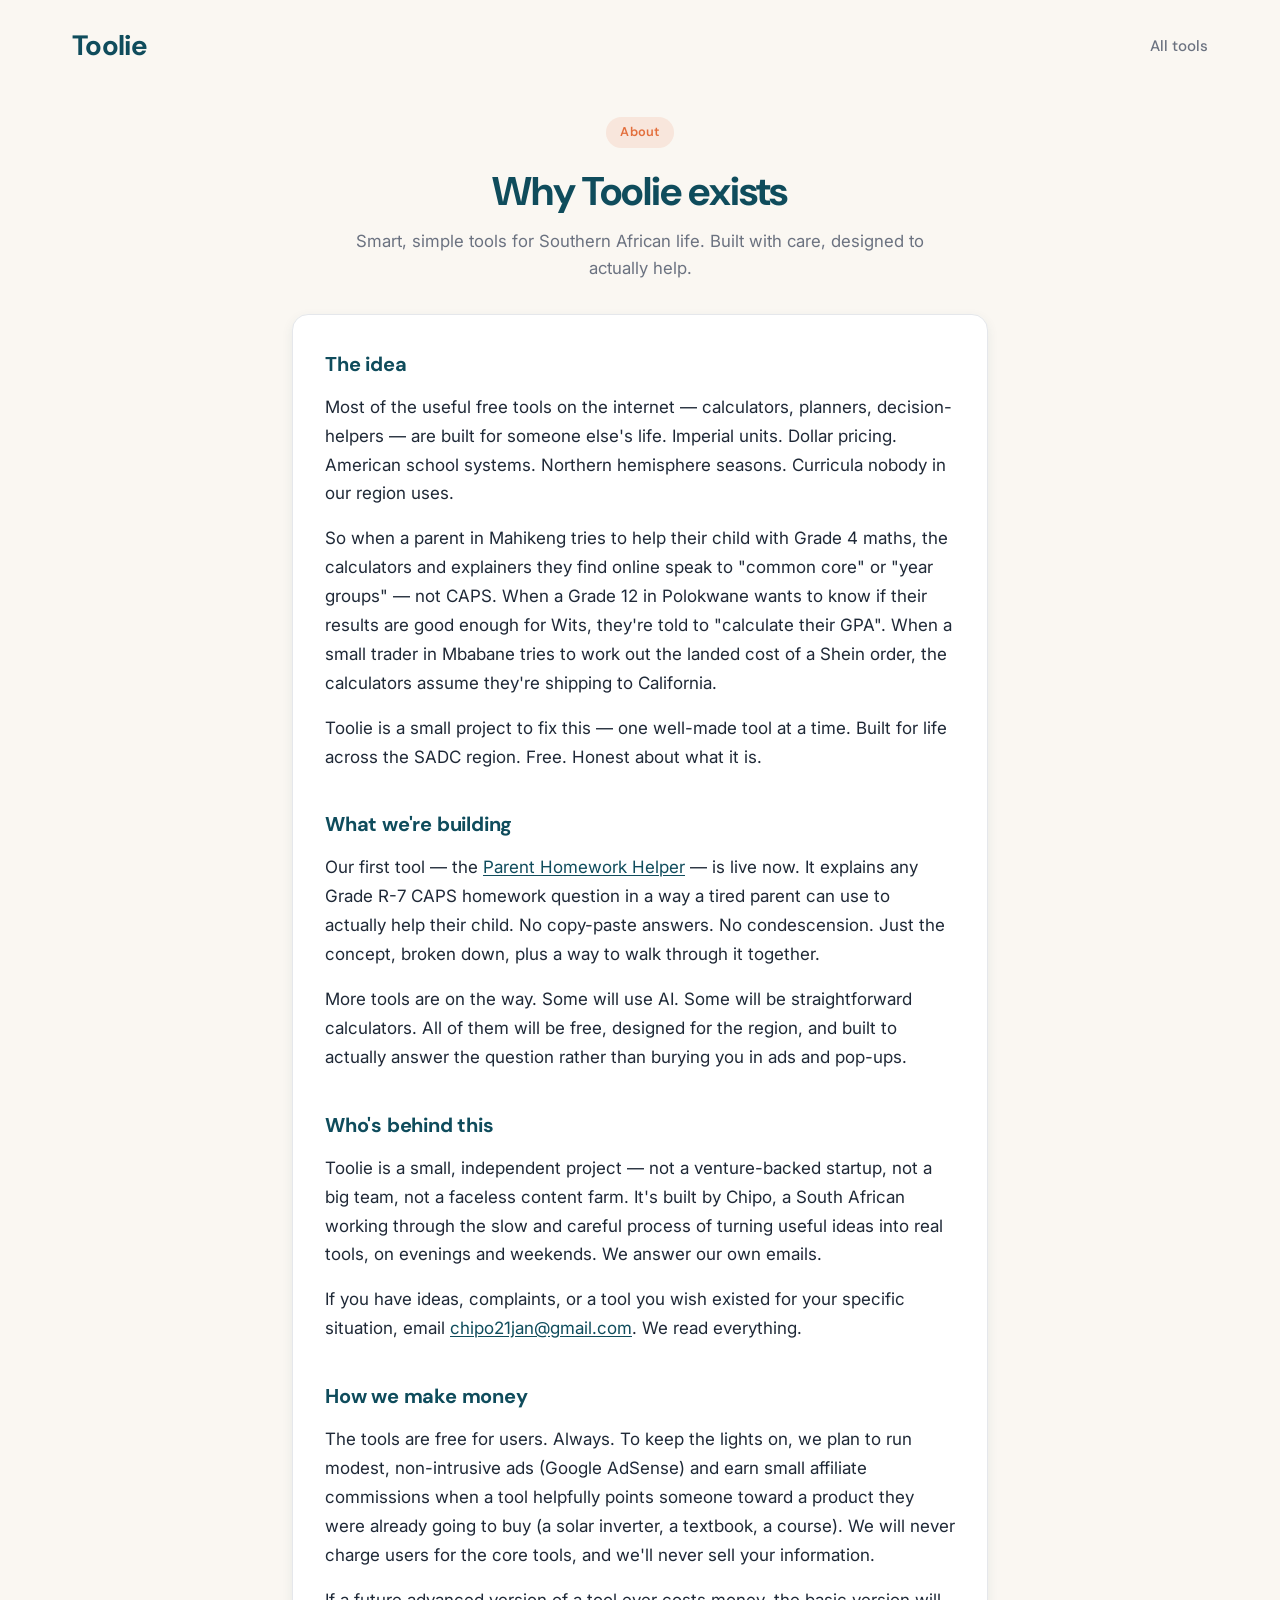
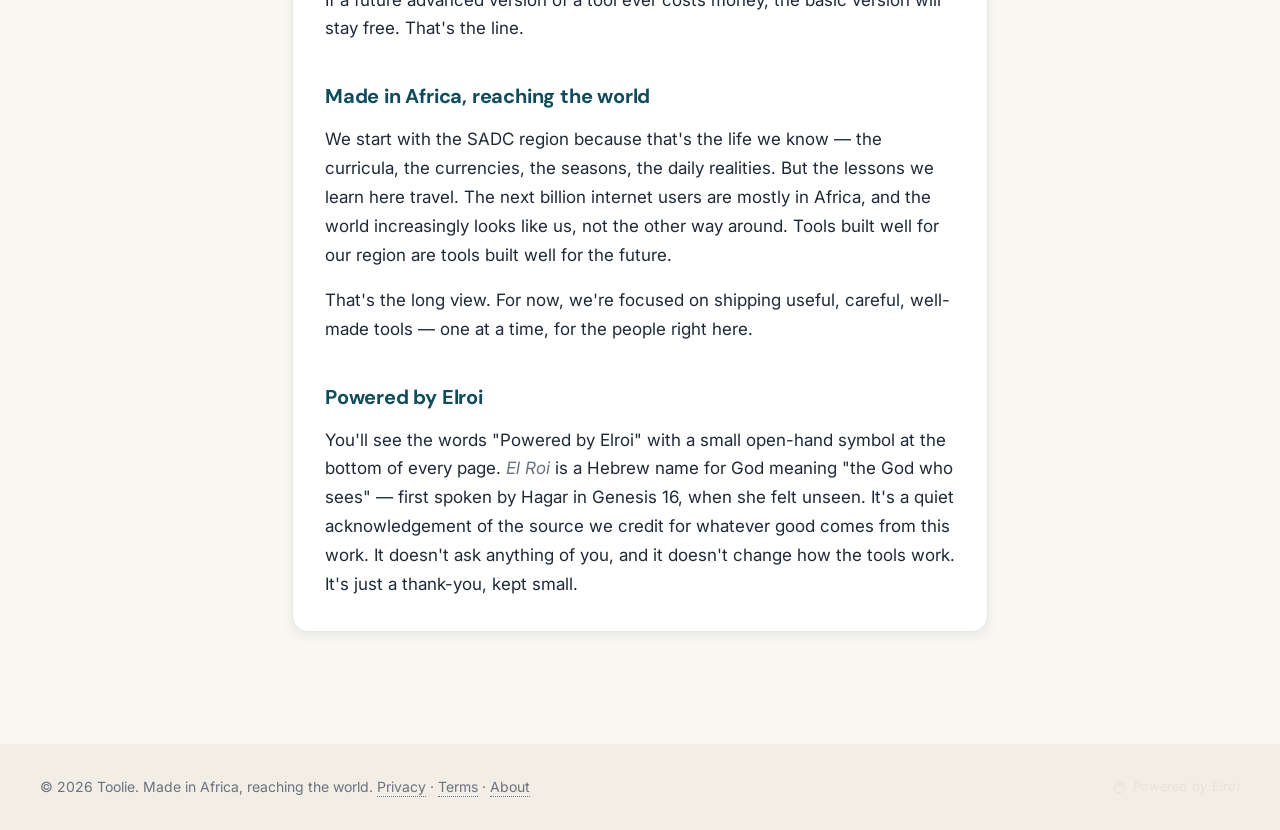
==== about.html @ 54ec3a15 "Add privacy, terms, about pages + footer links" ====
<!DOCTYPE html>
<html lang="en">
<head>
  <meta charset="UTF-8">
  <meta name="viewport" content="width=device-width, initial-scale=1.0">
  <title>About Toolie — Africa's everyday tools, in one place</title>
  <meta name="description" content="Why Toolie exists, who's behind it, and where it's going. Built in South Africa, designed for the SADC region.">
  <meta property="og:title" content="About Toolie">
  <meta property="og:description" content="Built in South Africa, designed for the SADC region.">
  <meta property="og:type" content="website">
  <meta property="og:url" content="https://gettoolie.com/about">
  <meta name="theme-color" content="#0F4C5C">
  <link rel="preconnect" href="https://fonts.googleapis.com">
  <link rel="preconnect" href="https://fonts.gstatic.com" crossorigin>
  <link href="https://fonts.googleapis.com/css2?family=DM+Sans:wght@500;600;700&family=Inter:wght@400;500&display=swap" rel="stylesheet">
  <link rel="stylesheet" href="style.css">
</head>
<body>

  <header class="site-header tool-header">
    <a href="/" class="logo" aria-label="Toolie home">Toolie</a>
    <nav class="tool-nav">
      <a href="/" class="nav-link">All tools</a>
    </nav>
  </header>

  <main class="tool-main">
    <section class="tool-hero">
      <span class="tool-pill">About</span>
      <h1 class="tool-title">Why Toolie exists</h1>
      <p class="tool-subtitle">Smart, simple tools for Southern African life. Built with care, designed to actually help.</p>
    </section>

    <section class="tool-card legal-content">
      <h2>The idea</h2>
      <p>Most of the useful free tools on the internet — calculators, planners, decision-helpers — are built for someone else's life. Imperial units. Dollar pricing. American school systems. Northern hemisphere seasons. Curricula nobody in our region uses.</p>

      <p>So when a parent in Mahikeng tries to help their child with Grade 4 maths, the calculators and explainers they find online speak to "common core" or "year groups" — not CAPS. When a Grade 12 in Polokwane wants to know if their results are good enough for Wits, they're told to "calculate their GPA". When a small trader in Mbabane tries to work out the landed cost of a Shein order, the calculators assume they're shipping to California.</p>

      <p>Toolie is a small project to fix this — one well-made tool at a time. Built for life across the SADC region. Free. Honest about what it is.</p>

      <h2>What we're building</h2>
      <p>Our first tool — the <a href="/homework">Parent Homework Helper</a> — is live now. It explains any Grade R-7 CAPS homework question in a way a tired parent can use to actually help their child. No copy-paste answers. No condescension. Just the concept, broken down, plus a way to walk through it together.</p>

      <p>More tools are on the way. Some will use AI. Some will be straightforward calculators. All of them will be free, designed for the region, and built to actually answer the question rather than burying you in ads and pop-ups.</p>

      <h2>Who's behind this</h2>
      <p>Toolie is a small, independent project — not a venture-backed startup, not a big team, not a faceless content farm. It's built by Chipo, a South African working through the slow and careful process of turning useful ideas into real tools, on evenings and weekends. We answer our own emails.</p>

      <p>If you have ideas, complaints, or a tool you wish existed for your specific situation, email <a href="mailto:chipo21jan@gmail.com">chipo21jan@gmail.com</a>. We read everything.</p>

      <h2>How we make money</h2>
      <p>The tools are free for users. Always. To keep the lights on, we plan to run modest, non-intrusive ads (Google AdSense) and earn small affiliate commissions when a tool helpfully points someone toward a product they were already going to buy (a solar inverter, a textbook, a course). We will never charge users for the core tools, and we'll never sell your information.</p>

      <p>If a future advanced version of a tool ever costs money, the basic version will stay free. That's the line.</p>

      <h2>Made in Africa, reaching the world</h2>
      <p>We start with the SADC region because that's the life we know — the curricula, the currencies, the seasons, the daily realities. But the lessons we learn here travel. The next billion internet users are mostly in Africa, and the world increasingly looks like us, not the other way around. Tools built well for our region are tools built well for the future.</p>

      <p>That's the long view. For now, we're focused on shipping useful, careful, well-made tools — one at a time, for the people right here.</p>

      <h2>Powered by Elroi</h2>
      <p>You'll see the words "Powered by Elroi" with a small open-hand symbol at the bottom of every page. <em>El Roi</em> is a Hebrew name for God meaning "the God who sees" — first spoken by Hagar in Genesis 16, when she felt unseen. It's a quiet acknowledgement of the source we credit for whatever good comes from this work. It doesn't ask anything of you, and it doesn't change how the tools work. It's just a thank-you, kept small.</p>
    </section>
  </main>

  <footer class="site-footer">
    <div class="footer-inner">
      <p class="copyright">&copy; 2026 Toolie. Made in Africa, reaching the world. <a href="/privacy" class="footer-link">Privacy</a> &middot; <a href="/terms" class="footer-link">Terms</a> &middot; <a href="/about" class="footer-link">About</a></p>
      <p class="elroi-credit" tabindex="0" aria-label="Powered by Elroi">
        <svg class="hand-icon" viewBox="0 0 24 24" fill="none" stroke="currentColor" stroke-width="1.5" stroke-linecap="round" stroke-linejoin="round" aria-hidden="true">
          <path d="M18 11V6a2 2 0 0 0-4 0v5"/>
          <path d="M14 10V4a2 2 0 0 0-4 0v6"/>
          <path d="M10 10.5V6a2 2 0 0 0-4 0v8"/>
          <path d="M18 8a2 2 0 1 1 4 0v6a8 8 0 0 1-8 8h-2c-2.8 0-4.5-.86-5.99-2.34l-3.6-3.6a2 2 0 0 1 2.83-2.82L7 15"/>
        </svg>
        <span>Powered by Elroi</span>
      </p>
    </div>
  </footer>

</body>
</html>
---- style.css ----
/* Toolie - design system v1
   Colours, type, layout for the launch shell. */

:root {
  --primary:        #0F4C5C;
  --primary-dark:   #083540;
  --accent:         #E36F3D;
  --accent-soft:    rgba(227, 111, 61, 0.12);
  --bg:             #FAF7F2;
  --surface:        #FFFFFF;
  --footer-bg:      #F2EDE5;
  --text:           #1F2937;
  --text-muted:     #6B7280;
  --border:         #E5E7EB;
  --elroi-faded:    #E8E2D9;
  --elroi-visible:  #6B7280;
  --radius:         0.5rem;
  --shadow-sm:      0 1px 2px rgba(15, 76, 92, 0.05);
  --shadow:         0 4px 12px rgba(15, 76, 92, 0.08);
}

* { box-sizing: border-box; margin: 0; padding: 0; }

html { -webkit-text-size-adjust: 100%; }

body {
  background: var(--bg);
  color: var(--text);
  font-family: 'Inter', -apple-system, BlinkMacSystemFont, 'Segoe UI', sans-serif;
  font-size: 17px;
  line-height: 1.6;
  display: flex;
  flex-direction: column;
  min-height: 100vh;
  -webkit-font-smoothing: antialiased;
  -moz-osx-font-smoothing: grayscale;
}

/* Header */
.site-header {
  padding: 1.5rem 2rem;
  max-width: 1200px;
  width: 100%;
  margin: 0 auto;
}

.logo {
  font-family: 'DM Sans', sans-serif;
  font-weight: 700;
  font-size: 1.75rem;
  color: var(--primary);
  text-decoration: none;
  letter-spacing: -0.025em;
  display: inline-block;
  transition: opacity 0.2s;
}

.logo:hover { opacity: 0.85; }

/* Main + Hero */
main {
  flex: 1;
  display: flex;
  align-items: center;
  justify-content: center;
  padding: 2rem;
}

.hero {
  width: 100%;
  max-width: 800px;
  text-align: center;
}

.status {
  display: inline-block;
  background: var(--accent-soft);
  color: var(--accent);
  padding: 0.4rem 1rem;
  border-radius: 999px;
  font-size: 0.875rem;
  font-weight: 600;
  margin-bottom: 1.75rem;
  font-family: 'DM Sans', sans-serif;
  letter-spacing: 0.01em;
}

.hero h1 {
  font-family: 'DM Sans', sans-serif;
  font-size: clamp(2.25rem, 5.5vw, 3.5rem);
  font-weight: 700;
  line-height: 1.1;
  letter-spacing: -0.03em;
  color: var(--primary);
  margin-bottom: 1.25rem;
}

.hero h1 .hl { color: var(--accent); }

.lead {
  font-size: clamp(1.05rem, 2vw, 1.2rem);
  color: var(--text-muted);
  margin-bottom: 2.5rem;
  line-height: 1.5;
}

/* Signup form */
.signup {
  display: flex;
  gap: 0.5rem;
  max-width: 440px;
  margin: 0 auto 0.75rem;
}

.signup input[type="email"] {
  flex: 1;
  padding: 0.85rem 1rem;
  border: 1.5px solid var(--border);
  border-radius: var(--radius);
  font-size: 1rem;
  font-family: inherit;
  background: var(--surface);
  color: var(--text);
  transition: border-color 0.2s, box-shadow 0.2s;
  min-width: 0;
}

.signup input[type="email"]::placeholder { color: #9CA3AF; }

.signup input[type="email"]:focus {
  outline: none;
  border-color: var(--primary);
  box-shadow: 0 0 0 3px rgba(15, 76, 92, 0.12);
}

.signup button {
  padding: 0.85rem 1.5rem;
  background: var(--primary);
  color: white;
  border: none;
  border-radius: var(--radius);
  font-family: 'DM Sans', sans-serif;
  font-weight: 600;
  font-size: 1rem;
  cursor: pointer;
  transition: background 0.2s, transform 0.05s;
  white-space: nowrap;
}

.signup button:hover { background: var(--primary-dark); }
.signup button:active { transform: translateY(1px); }
.signup button:focus-visible { outline: 3px solid var(--accent); outline-offset: 2px; }

.form-note {
  font-size: 0.875rem;
  color: var(--text-muted);
}

.visually-hidden {
  position: absolute;
  width: 1px;
  height: 1px;
  padding: 0;
  overflow: hidden;
  clip: rect(0,0,0,0);
  white-space: nowrap;
  border: 0;
}

/* Footer */
.site-footer {
  background: var(--footer-bg);
  padding: 2rem;
  margin-top: 4rem;
}

.footer-inner {
  max-width: 1200px;
  margin: 0 auto;
  display: flex;
  justify-content: space-between;
  align-items: center;
  gap: 1.5rem;
  flex-wrap: wrap;
}

.copyright {
  font-size: 0.875rem;
  color: var(--text-muted);
}

/* The "almost invisible" Elroi credit.
   Same family as the footer background. Reveals on hover/focus
   over half a second. Present without insisting. */
.elroi-credit {
  display: inline-flex;
  align-items: center;
  gap: 0.45rem;
  font-size: 0.8rem;
  color: var(--elroi-faded);
  font-style: italic;
  letter-spacing: 0.02em;
  transition: color 0.5s ease;
  cursor: default;
  outline: none;
}

.elroi-credit:hover,
.elroi-credit:focus {
  color: var(--elroi-visible);
}

.hand-icon {
  width: 14px;
  height: 14px;
  flex-shrink: 0;
}

/* Mobile */
@media (max-width: 600px) {
  .site-header { padding: 1.25rem 1.5rem; }
  .signup { flex-direction: column; }
  .footer-inner { flex-direction: column; text-align: center; gap: 0.75rem; }
}

/* ===== Tool page styles ===== */

.tool-header {
  display: flex;
  justify-content: space-between;
  align-items: center;
  max-width: 1200px;
}

.tool-nav {
  display: flex;
  gap: 1.5rem;
}

.nav-link {
  color: var(--text-muted);
  text-decoration: none;
  font-size: 0.95rem;
  font-weight: 500;
  font-family: 'DM Sans', sans-serif;
  transition: color 0.2s;
}

.nav-link:hover { color: var(--primary); }

.tool-main {
  flex: 1;
  max-width: 760px;
  margin: 0 auto;
  padding: 1.5rem 2rem 3rem;
  width: 100%;
  display: block;
}

.tool-hero {
  text-align: center;
  margin-bottom: 2rem;
}

.tool-pill {
  display: inline-block;
  background: var(--accent-soft);
  color: var(--accent);
  padding: 0.35rem 0.9rem;
  border-radius: 999px;
  font-size: 0.8rem;
  font-weight: 600;
  font-family: 'DM Sans', sans-serif;
  margin-bottom: 1.25rem;
  letter-spacing: 0.02em;
}

.tool-title {
  font-family: 'DM Sans', sans-serif;
  font-size: clamp(1.85rem, 4vw, 2.5rem);
  font-weight: 700;
  color: var(--primary);
  margin-bottom: 0.85rem;
  letter-spacing: -0.02em;
  line-height: 1.15;
}

.tool-subtitle {
  color: var(--text-muted);
  font-size: 1.05rem;
  line-height: 1.6;
  max-width: 580px;
  margin: 0 auto;
}

.tool-card {
  background: var(--surface);
  border: 1px solid var(--border);
  border-radius: 1rem;
  padding: 2rem;
  box-shadow: var(--shadow);
}

.tool-form {
  display: flex;
  flex-direction: column;
  gap: 1.25rem;
}

.form-row {
  display: grid;
  grid-template-columns: 1fr 1fr;
  gap: 1rem;
}

.form-field {
  display: flex;
  flex-direction: column;
  gap: 0.4rem;
}

.form-field label {
  font-family: 'DM Sans', sans-serif;
  font-size: 0.875rem;
  font-weight: 600;
  color: var(--text);
}

.form-field select,
.form-field textarea {
  padding: 0.75rem 0.9rem;
  border: 1.5px solid var(--border);
  border-radius: var(--radius);
  font-size: 1rem;
  font-family: inherit;
  background: var(--surface);
  color: var(--text);
  transition: border-color 0.2s, box-shadow 0.2s;
  width: 100%;
}

.form-field select:focus,
.form-field textarea:focus {
  outline: none;
  border-color: var(--primary);
  box-shadow: 0 0 0 3px rgba(15, 76, 92, 0.12);
}

.form-field textarea {
  resize: vertical;
  min-height: 130px;
  line-height: 1.55;
}

.field-help {
  font-size: 0.8rem;
  color: var(--text-muted);
  margin-top: 0.15rem;
}

.btn-primary {
  background: var(--primary);
  color: white;
  border: none;
  padding: 0.95rem 1.5rem;
  border-radius: var(--radius);
  font-family: 'DM Sans', sans-serif;
  font-weight: 600;
  font-size: 1rem;
  cursor: pointer;
  transition: background 0.2s, transform 0.05s;
  margin-top: 0.5rem;
  align-self: flex-start;
}

.btn-primary:hover { background: var(--primary-dark); }
.btn-primary:active { transform: translateY(1px); }
.btn-primary:disabled { opacity: 0.7; cursor: progress; }
.btn-primary .btn-loading { display: none; }
.btn-primary.loading .btn-text { display: none; }
.btn-primary.loading .btn-loading { display: inline; }

.btn-secondary {
  background: transparent;
  color: var(--primary);
  border: 1.5px solid var(--primary);
  padding: 0.7rem 1.25rem;
  border-radius: var(--radius);
  font-family: 'DM Sans', sans-serif;
  font-weight: 600;
  font-size: 0.95rem;
  cursor: pointer;
  transition: background 0.2s, color 0.2s;
}

.btn-secondary:hover {
  background: var(--primary);
  color: white;
}

.tool-output {
  background: var(--surface);
  border: 1px solid var(--border);
  border-radius: 1rem;
  padding: 2rem;
  margin-top: 1.5rem;
  box-shadow: var(--shadow);
}

.output-content h3 {
  font-family: 'DM Sans', sans-serif;
  color: var(--primary);
  font-size: 1.05rem;
  margin: 1.5rem 0 0.6rem;
  font-weight: 600;
  letter-spacing: -0.01em;
}

.output-content h3:first-child { margin-top: 0; }

.output-content p {
  color: var(--text);
  margin-bottom: 0.85rem;
  line-height: 1.65;
}

.output-content ol,
.output-content ul {
  margin: 0.5rem 0 1rem 1.4rem;
  color: var(--text);
}

.output-content li {
  margin-bottom: 0.5rem;
  line-height: 1.6;
}

.output-footer {
  margin-top: 1.5rem;
  padding-top: 1.25rem;
  border-top: 1px solid var(--border);
}

.tool-error {
  background: #FEF2F2;
  border: 1px solid #FECACA;
  color: #991B1B;
  padding: 1rem 1.25rem;
  border-radius: var(--radius);
  margin-top: 1rem;
}

.tool-note {
  margin-top: 2rem;
  padding: 1.25rem 1.5rem;
  background: var(--accent-soft);
  border-radius: var(--radius);
  font-size: 0.92rem;
  color: var(--text);
  line-height: 1.6;
}

.tool-note strong {
  color: var(--accent);
  font-family: 'DM Sans', sans-serif;
}

/* Early tool link on homepage */
.early-tool {
  margin-top: 1.5rem;
  font-size: 0.92rem;
}

.early-tool a {
  color: var(--accent);
  font-family: 'DM Sans', sans-serif;
  font-weight: 600;
  text-decoration: none;
  border-bottom: 1.5px solid var(--accent);
  padding-bottom: 1px;
  transition: opacity 0.2s;
}

.early-tool a:hover { opacity: 0.75; }

@media (max-width: 600px) {
  .form-row { grid-template-columns: 1fr; }
  .tool-card { padding: 1.5rem; }
  .tool-output { padding: 1.5rem; }
  .tool-main { padding: 1.5rem 1.25rem 2rem; }
  .tool-header { padding: 1.25rem 1.5rem; }
}

/* ===== Homepage featured tool card ===== */

.featured-tool {
  display: block;
  text-align: left;
  background: var(--surface);
  border: 1px solid var(--border);
  border-radius: 1rem;
  padding: 1.75rem 1.75rem 1.5rem;
  margin: 0 auto 2.5rem;
  max-width: 520px;
  text-decoration: none;
  color: var(--text);
  box-shadow: var(--shadow);
  transition: transform 0.15s ease, box-shadow 0.2s ease, border-color 0.2s ease;
}

.featured-tool:hover {
  transform: translateY(-2px);
  box-shadow: 0 8px 22px rgba(15, 76, 92, 0.12);
  border-color: var(--accent);
}

.featured-tool:focus {
  outline: 3px solid var(--accent);
  outline-offset: 3px;
}

.featured-tool-pill {
  display: inline-block;
  background: var(--accent-soft);
  color: var(--accent);
  padding: 0.3rem 0.8rem;
  border-radius: 999px;
  font-size: 0.75rem;
  font-weight: 600;
  font-family: 'DM Sans', sans-serif;
  letter-spacing: 0.02em;
  margin-bottom: 0.85rem;
}

.featured-tool-title {
  font-family: 'DM Sans', sans-serif;
  font-size: 1.5rem;
  font-weight: 700;
  color: var(--primary);
  letter-spacing: -0.02em;
  margin-bottom: 0.5rem;
  line-height: 1.2;
}

.featured-tool-desc {
  font-size: 0.98rem;
  color: var(--text-muted);
  line-height: 1.55;
  margin-bottom: 1rem;
}

.featured-tool-cta {
  display: inline-block;
  font-family: 'DM Sans', sans-serif;
  font-weight: 600;
  font-size: 0.95rem;
  color: var(--accent);
  letter-spacing: 0.01em;
  transition: transform 0.15s ease;
}

.featured-tool:hover .featured-tool-cta {
  transform: translateX(2px);
}

/* Signup block (refactored to live below the featured tool) */
.signup-block {
  max-width: 460px;
  margin: 0 auto;
  padding-top: 1.5rem;
  border-top: 1px solid var(--border);
}

.signup-prompt {
  font-family: 'DM Sans', sans-serif;
  font-size: 1rem;
  font-weight: 600;
  color: var(--text);
  margin-bottom: 0.85rem;
}

@media (max-width: 600px) {
  .featured-tool {
    padding: 1.5rem 1.25rem 1.25rem;
    margin-bottom: 2rem;
  }
  .featured-tool-title {
    font-size: 1.3rem;
  }
}

.featured-tool-note {
  text-align: center;
  font-size: 0.82rem;
  color: var(--text-muted);
  font-style: italic;
  margin: -1.75rem auto 2.5rem;
  max-width: 520px;
}

/* Legal & About page styles */
.legal-content {
  max-width: 720px;
  line-height: 1.7;
}

.legal-content h2 {
  font-family: 'DM Sans', sans-serif;
  font-size: 1.25rem;
  font-weight: 700;
  color: var(--primary);
  margin-top: 2.25rem;
  margin-bottom: 0.75rem;
  letter-spacing: -0.01em;
}

.legal-content h2:first-child {
  margin-top: 0;
}

.legal-content h3 {
  font-family: 'DM Sans', sans-serif;
  font-size: 1.05rem;
  font-weight: 600;
  color: var(--text);
  margin-top: 1.5rem;
  margin-bottom: 0.5rem;
}

.legal-content p {
  margin-bottom: 1rem;
  color: var(--text);
}

.legal-content p:last-child {
  margin-bottom: 0;
}

.legal-content a {
  color: var(--primary);
  text-decoration: underline;
  text-underline-offset: 2px;
}

.legal-content a:hover {
  color: var(--accent);
}

.legal-content em {
  font-style: italic;
  color: var(--text-muted);
}

/* Footer legal links */
.footer-link {
  color: inherit;
  text-decoration: none;
  border-bottom: 1px dotted currentColor;
  padding-bottom: 1px;
  transition: color 0.15s ease, border-color 0.15s ease;
}

.footer-link:hover {
  color: var(--primary);
  border-bottom-color: var(--primary);
}
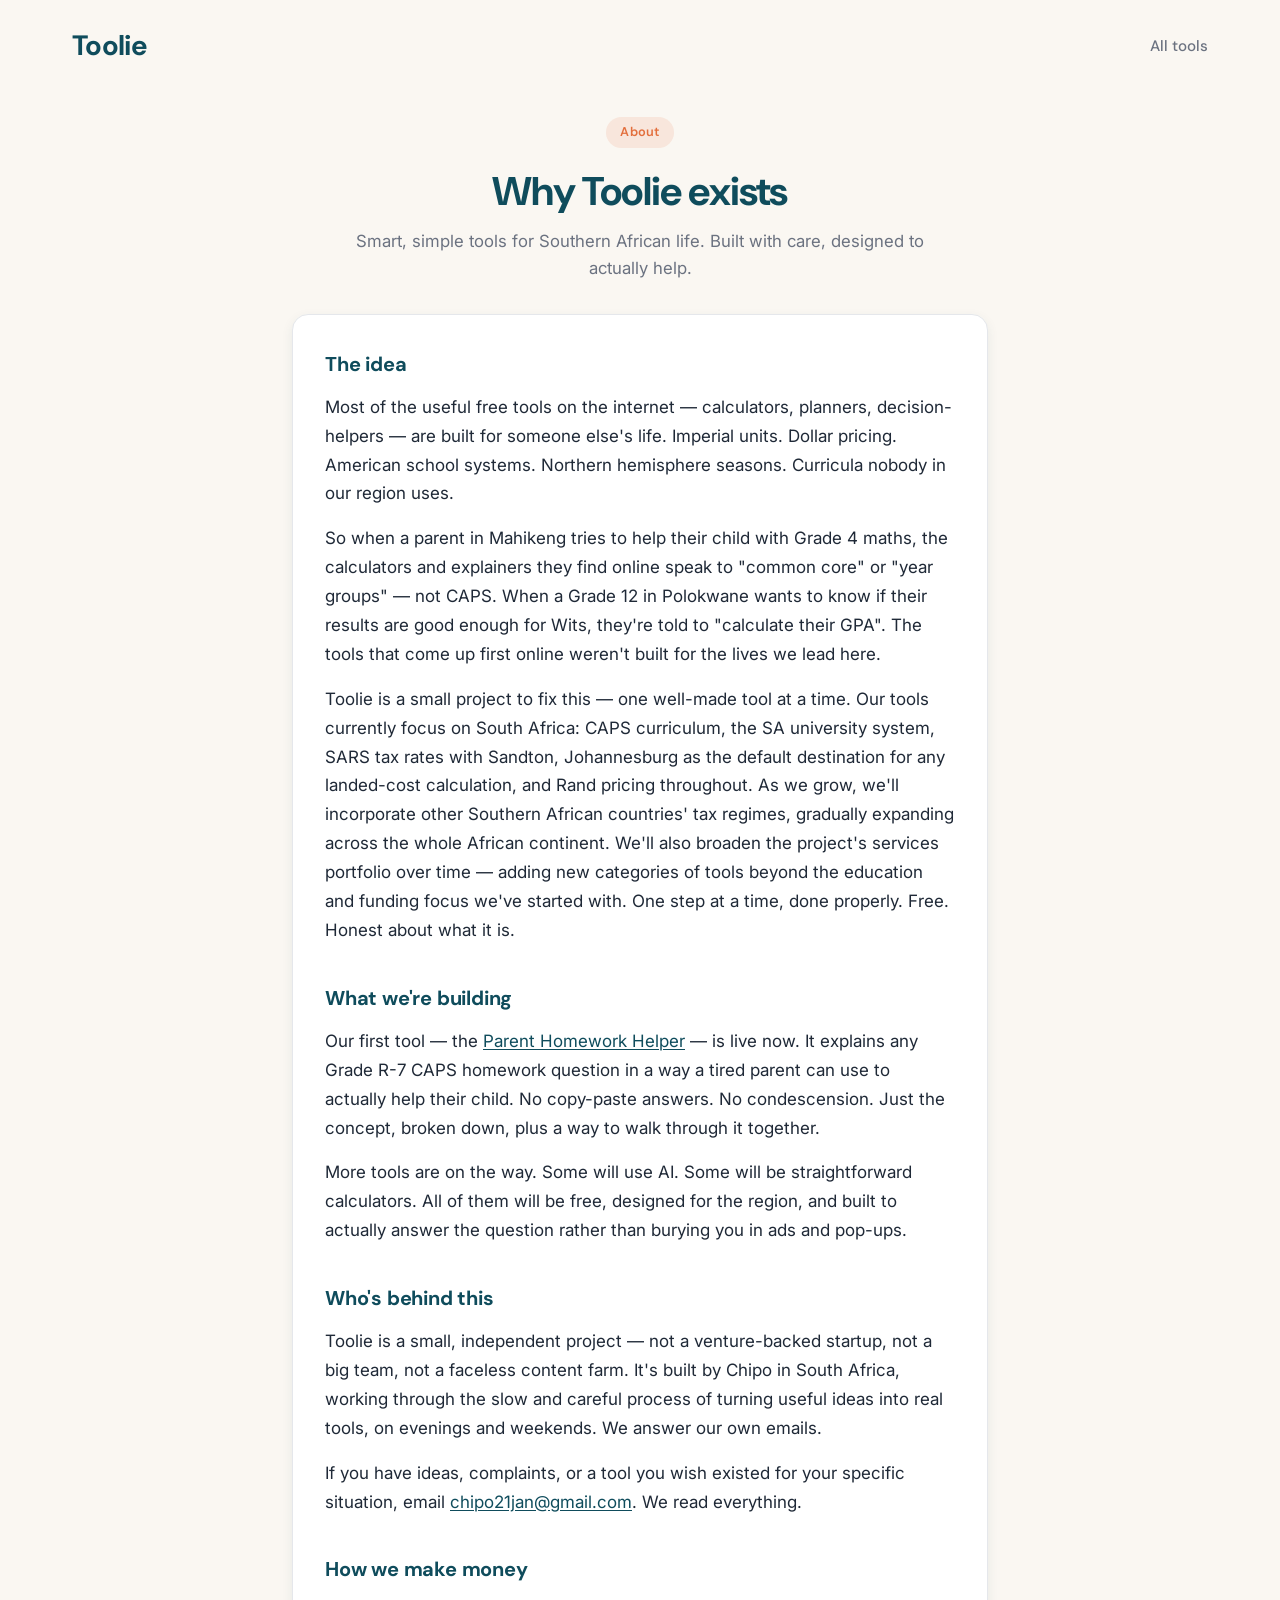
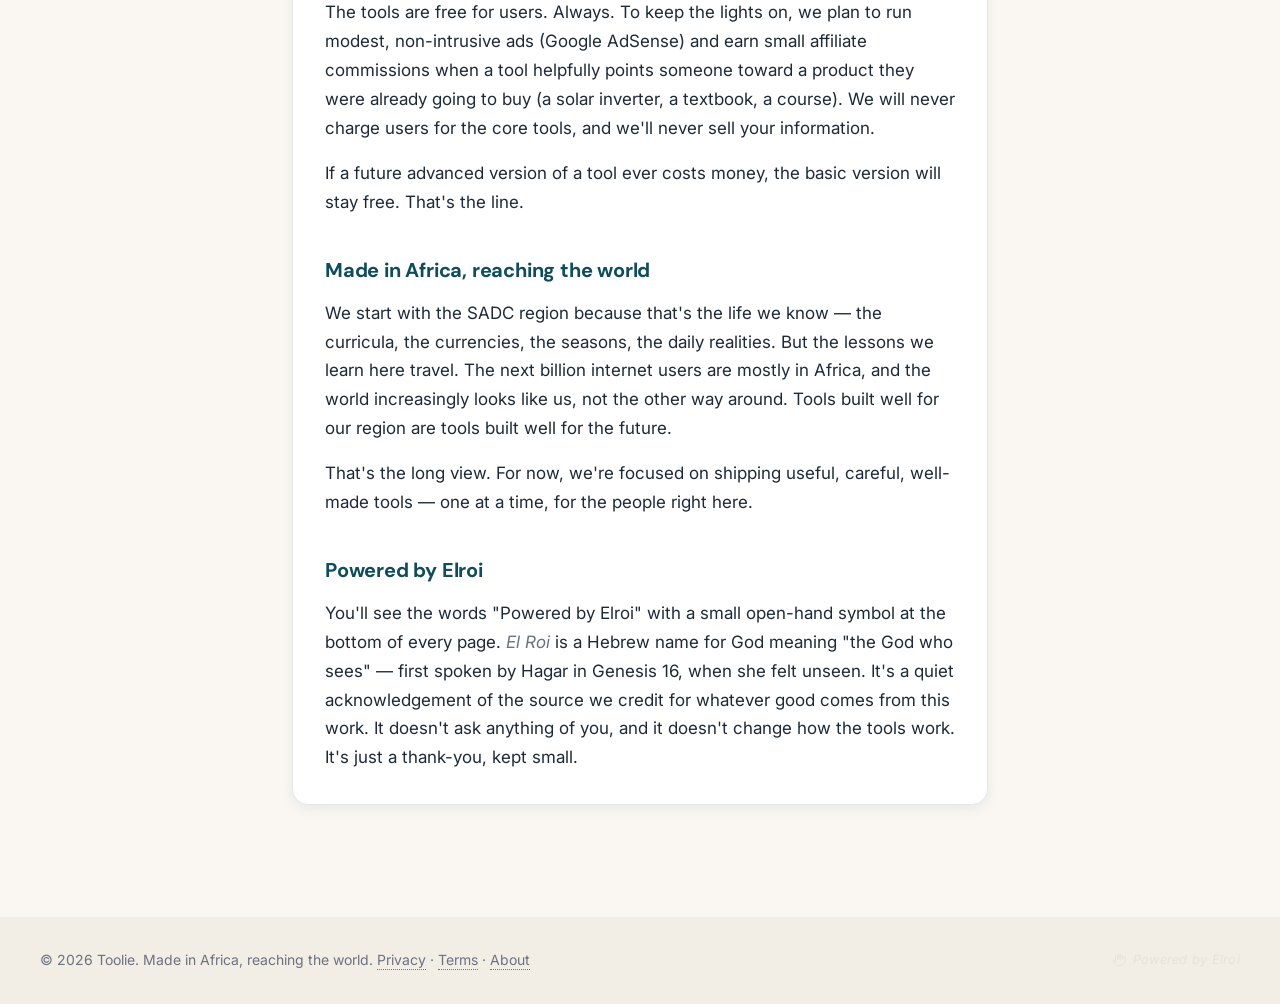
==== commit 250b8de1: "Add Funded Learning Path tool + About/homepage polish" ====
--- a/about.html
+++ b/about.html
@@ -14,6 +14,7 @@
   <link rel="preconnect" href="https://fonts.gstatic.com" crossorigin>
   <link href="https://fonts.googleapis.com/css2?family=DM+Sans:wght@500;600;700&family=Inter:wght@400;500&display=swap" rel="stylesheet">
   <link rel="stylesheet" href="style.css">
+  <script async src="https://pagead2.googlesyndication.com/pagead/js/adsbygoogle.js?client=ca-pub-9742354292252484" crossorigin="anonymous"></script>
 </head>
 <body>
 
@@ -35,9 +36,9 @@
       <h2>The idea</h2>
       <p>Most of the useful free tools on the internet — calculators, planners, decision-helpers — are built for someone else's life. Imperial units. Dollar pricing. American school systems. Northern hemisphere seasons. Curricula nobody in our region uses.</p>
 
-      <p>So when a parent in Mahikeng tries to help their child with Grade 4 maths, the calculators and explainers they find online speak to "common core" or "year groups" — not CAPS. When a Grade 12 in Polokwane wants to know if their results are good enough for Wits, they're told to "calculate their GPA". When a small trader in Mbabane tries to work out the landed cost of a Shein order, the calculators assume they're shipping to California.</p>
+      <p>So when a parent in Mahikeng tries to help their child with Grade 4 maths, the calculators and explainers they find online speak to "common core" or "year groups" — not CAPS. When a Grade 12 in Polokwane wants to know if their results are good enough for Wits, they're told to "calculate their GPA". The tools that come up first online weren't built for the lives we lead here.</p>
 
-      <p>Toolie is a small project to fix this — one well-made tool at a time. Built for life across the SADC region. Free. Honest about what it is.</p>
+      <p>Toolie is a small project to fix this — one well-made tool at a time. Our tools currently focus on South Africa: CAPS curriculum, the SA university system, SARS tax rates with Sandton, Johannesburg as the default destination for any landed-cost calculation, and Rand pricing throughout. As we grow, we'll incorporate other Southern African countries' tax regimes, gradually expanding across the whole African continent. We'll also broaden the project's services portfolio over time — adding new categories of tools beyond the education and funding focus we've started with. One step at a time, done properly. Free. Honest about what it is.</p>
 
       <h2>What we're building</h2>
       <p>Our first tool — the <a href="/homework">Parent Homework Helper</a> — is live now. It explains any Grade R-7 CAPS homework question in a way a tired parent can use to actually help their child. No copy-paste answers. No condescension. Just the concept, broken down, plus a way to walk through it together.</p>
@@ -45,7 +46,7 @@
       <p>More tools are on the way. Some will use AI. Some will be straightforward calculators. All of them will be free, designed for the region, and built to actually answer the question rather than burying you in ads and pop-ups.</p>
 
       <h2>Who's behind this</h2>
-      <p>Toolie is a small, independent project — not a venture-backed startup, not a big team, not a faceless content farm. It's built by Chipo, a South African working through the slow and careful process of turning useful ideas into real tools, on evenings and weekends. We answer our own emails.</p>
+      <p>Toolie is a small, independent project — not a venture-backed startup, not a big team, not a faceless content farm. It's built by Chipo in South Africa, working through the slow and careful process of turning useful ideas into real tools, on evenings and weekends. We answer our own emails.</p>
 
       <p>If you have ideas, complaints, or a tool you wish existed for your specific situation, email <a href="mailto:chipo21jan@gmail.com">chipo21jan@gmail.com</a>. We read everything.</p>
 
--- a/style.css
+++ b/style.css
@@ -589,6 +589,18 @@
   }
 }
 
+/* Tools grid for homepage with multiple tools */
+.tools-grid {
+  display: flex;
+  flex-direction: column;
+  gap: 1rem;
+  margin-bottom: 0.5rem;
+}
+
+.tools-grid .featured-tool {
+  margin-bottom: 0;
+}
+
 .featured-tool-note {
   text-align: center;
   font-size: 0.82rem;
@@ -664,3 +676,698 @@
   color: var(--primary);
   border-bottom-color: var(--primary);
 }
+
+/* APS Calculator-specific styles */
+.form-section-heading {
+  font-family: 'DM Sans', sans-serif;
+  font-size: 1.05rem;
+  font-weight: 700;
+  color: var(--primary);
+  margin-bottom: 0.4rem;
+  letter-spacing: -0.005em;
+}
+
+.form-section-heading.second-heading {
+  margin-top: 1.5rem;
+  padding-top: 1.5rem;
+  border-top: 1px solid var(--border);
+}
+
+.form-section-help {
+  font-size: 0.9rem;
+  color: var(--text-muted);
+  margin-bottom: 1.25rem;
+  line-height: 1.55;
+}
+
+.subject-row {
+  display: grid;
+  grid-template-columns: 1fr 110px;
+  gap: 0.75rem;
+  margin-bottom: 0.85rem;
+  align-items: end;
+}
+
+.mark-field {
+  min-width: 0;
+}
+
+.lo-note {
+  font-weight: 400;
+  font-size: 0.8rem;
+  color: var(--text-muted);
+  font-style: italic;
+}
+
+input[readonly] {
+  background: var(--footer-bg);
+  color: var(--text-muted);
+  cursor: not-allowed;
+}
+
+@media (max-width: 540px) {
+  .subject-row {
+    grid-template-columns: 1fr 90px;
+  }
+}
+
+/* APS result card */
+.aps-result-card {
+  background: linear-gradient(135deg, var(--primary) 0%, var(--primary-dark) 100%);
+  color: #fff;
+  border-radius: var(--radius);
+  padding: 2rem 1.5rem;
+  text-align: center;
+  margin-bottom: 1.5rem;
+  box-shadow: var(--shadow);
+}
+
+.aps-result-label {
+  font-family: 'DM Sans', sans-serif;
+  font-size: 0.95rem;
+  font-weight: 500;
+  opacity: 0.85;
+  letter-spacing: 0.02em;
+  text-transform: uppercase;
+  margin-bottom: 0.25rem;
+}
+
+.aps-result-score {
+  font-family: 'DM Sans', sans-serif;
+  font-size: 4rem;
+  font-weight: 700;
+  line-height: 1;
+  letter-spacing: -0.03em;
+  margin: 0.25rem 0 0.1rem;
+}
+
+.aps-result-max {
+  font-size: 0.95rem;
+  opacity: 0.8;
+  margin-bottom: 0.85rem;
+}
+
+.aps-result-tier {
+  display: inline-block;
+  font-family: 'DM Sans', sans-serif;
+  font-weight: 600;
+  font-size: 0.95rem;
+  padding: 0.4rem 0.9rem;
+  border-radius: 999px;
+  background: rgba(255, 255, 255, 0.18);
+  backdrop-filter: blur(4px);
+}
+
+.tier-strong { background: rgba(255, 255, 255, 0.28); }
+.tier-mid { background: rgba(255, 255, 255, 0.20); }
+.tier-borderline { background: rgba(227, 111, 61, 0.85); }
+.tier-low { background: rgba(227, 111, 61, 0.95); }
+
+/* Subject breakdown */
+.aps-breakdown {
+  background: var(--surface);
+  border: 1px solid var(--border);
+  border-radius: var(--radius);
+  padding: 1.25rem 1.25rem 1rem;
+  margin-bottom: 2rem;
+}
+
+.breakdown-heading {
+  font-family: 'DM Sans', sans-serif;
+  font-size: 1rem;
+  font-weight: 600;
+  color: var(--primary);
+  margin-bottom: 0.85rem;
+}
+
+.breakdown-row {
+  display: grid;
+  grid-template-columns: 1fr auto auto;
+  gap: 0.85rem;
+  padding: 0.5rem 0;
+  border-bottom: 1px solid var(--border);
+  font-size: 0.92rem;
+  align-items: baseline;
+}
+
+.breakdown-row:last-child {
+  border-bottom: 0;
+}
+
+.breakdown-name {
+  color: var(--text);
+}
+
+.breakdown-name em {
+  font-style: italic;
+  color: var(--text-muted);
+  font-size: 0.85rem;
+}
+
+.breakdown-mark {
+  color: var(--text-muted);
+  font-variant-numeric: tabular-nums;
+  min-width: 3rem;
+  text-align: right;
+}
+
+.breakdown-level {
+  font-family: 'DM Sans', sans-serif;
+  font-weight: 600;
+  color: var(--primary);
+  min-width: 4rem;
+  text-align: right;
+}
+
+.breakdown-lo {
+  background: var(--footer-bg);
+  margin: 0.5rem -1.25rem -1rem;
+  padding: 0.6rem 1.25rem;
+  border-radius: 0 0 var(--radius) var(--radius);
+}
+
+/* Output sections */
+.output-section-heading {
+  font-family: 'DM Sans', sans-serif;
+  font-size: 1.3rem;
+  font-weight: 700;
+  color: var(--primary);
+  margin-bottom: 0.4rem;
+  letter-spacing: -0.01em;
+}
+
+.output-section-help {
+  font-size: 0.92rem;
+  color: var(--text-muted);
+  margin-bottom: 1.25rem;
+  line-height: 1.55;
+}
+
+/* University list */
+.uni-list {
+  display: flex;
+  flex-direction: column;
+  gap: 0.85rem;
+  margin-bottom: 2rem;
+}
+
+.uni-item {
+  display: flex;
+  justify-content: space-between;
+  align-items: flex-start;
+  gap: 1rem;
+  background: var(--surface);
+  border: 1px solid var(--border);
+  border-left: 4px solid var(--border);
+  border-radius: var(--radius);
+  padding: 1.1rem 1.25rem;
+}
+
+.badge-strong-row { border-left-color: #2D8659; }
+.badge-meets-row  { border-left-color: var(--primary); }
+.badge-below-row  { border-left-color: var(--text-muted); }
+
+.uni-info {
+  flex: 1;
+  min-width: 0;
+}
+
+.uni-name {
+  font-family: 'DM Sans', sans-serif;
+  font-size: 1.05rem;
+  font-weight: 700;
+  color: var(--text);
+  margin-bottom: 0.2rem;
+  letter-spacing: -0.005em;
+}
+
+.uni-region {
+  font-size: 0.82rem;
+  color: var(--text-muted);
+  margin-bottom: 0.4rem;
+}
+
+.uni-faculty {
+  font-size: 0.92rem;
+  color: var(--text);
+  margin-bottom: 0.3rem;
+}
+
+.uni-thresholds {
+  font-size: 0.88rem;
+  color: var(--text-muted);
+  font-variant-numeric: tabular-nums;
+}
+
+.uni-thresholds strong {
+  color: var(--primary);
+  font-weight: 700;
+}
+
+.uni-note {
+  font-size: 0.82rem;
+  color: var(--text-muted);
+  margin-top: 0.4rem;
+  line-height: 1.5;
+}
+
+.uni-badge {
+  font-family: 'DM Sans', sans-serif;
+  font-size: 0.78rem;
+  font-weight: 600;
+  padding: 0.3rem 0.7rem;
+  border-radius: 999px;
+  white-space: nowrap;
+  letter-spacing: 0.01em;
+  flex-shrink: 0;
+}
+
+.badge-strong { background: #E5F4EC; color: #2D8659; }
+.badge-meets  { background: var(--accent-soft); color: var(--accent); }
+.badge-below  { background: #F2F2F2; color: var(--text-muted); }
+
+@media (max-width: 540px) {
+  .uni-item {
+    flex-direction: column;
+    align-items: flex-start;
+  }
+  .uni-badge {
+    align-self: flex-start;
+  }
+}
+
+.no-matches {
+  background: var(--footer-bg);
+  border-radius: var(--radius);
+  padding: 1rem;
+  color: var(--text-muted);
+  text-align: center;
+  font-style: italic;
+}
+
+/* Other SA universities block */
+.other-unis-block {
+  background: var(--footer-bg);
+  border-radius: var(--radius);
+  padding: 1.25rem 1.5rem;
+  margin-top: 1rem;
+}
+
+.other-unis-block h3 {
+  font-family: 'DM Sans', sans-serif;
+  font-size: 1rem;
+  font-weight: 700;
+  color: var(--primary);
+  margin-bottom: 0.4rem;
+}
+
+.other-unis-block p {
+  font-size: 0.9rem;
+  color: var(--text-muted);
+  margin-bottom: 0.85rem;
+  line-height: 1.5;
+}
+
+.other-unis-list {
+  list-style: none;
+  display: grid;
+  grid-template-columns: repeat(auto-fit, minmax(260px, 1fr));
+  gap: 0.4rem 1.25rem;
+  padding: 0;
+}
+
+.other-unis-list li {
+  font-size: 0.88rem;
+  padding: 0.25rem 0;
+}
+
+.other-unis-list a {
+  color: var(--primary);
+  text-decoration: none;
+  border-bottom: 1px dotted var(--primary);
+  padding-bottom: 1px;
+}
+
+.other-unis-list a:hover {
+  color: var(--accent);
+  border-bottom-color: var(--accent);
+}
+
+/* AI explainer block */
+.ai-explainer-block {
+  background: var(--surface);
+  border: 1px dashed var(--accent);
+  border-radius: var(--radius);
+  padding: 1.25rem;
+  margin-bottom: 1.5rem;
+  text-align: center;
+}
+
+.ai-explanation {
+  margin-top: 1rem;
+  text-align: left;
+  background: var(--footer-bg);
+  border-radius: var(--radius);
+  padding: 1rem 1.25rem;
+}
+
+.ai-explanation h3 {
+  font-family: 'DM Sans', sans-serif;
+  font-size: 1rem;
+  font-weight: 700;
+  color: var(--primary);
+  margin-top: 1rem;
+  margin-bottom: 0.35rem;
+}
+
+.ai-explanation h3:first-child {
+  margin-top: 0;
+}
+
+.ai-explanation p {
+  margin-bottom: 0.8rem;
+  font-size: 0.95rem;
+  line-height: 1.6;
+}
+
+.ai-explanation ol,
+.ai-explanation ul {
+  margin: 0.4rem 0 0.8rem 1.4rem;
+  padding: 0;
+}
+
+.ai-explanation li {
+  margin-bottom: 0.3rem;
+  font-size: 0.95rem;
+  line-height: 1.55;
+}
+
+.ai-loading,
+.ai-error {
+  font-style: italic;
+  color: var(--text-muted);
+}
+
+/* Funded Learning Path tool — bursary cards & matching styles */
+.field-help {
+  font-size: 0.85rem;
+  color: var(--text-muted);
+  margin-top: 0.25rem;
+  margin-bottom: 0.5rem;
+  font-style: italic;
+  line-height: 1.5;
+}
+
+.match-summary {
+  background: var(--surface);
+  border: 1px solid var(--border);
+  border-radius: var(--radius);
+  padding: 1rem 1.25rem;
+  margin-bottom: 1.5rem;
+}
+
+.match-count {
+  font-size: 1rem;
+  color: var(--text);
+  margin: 0;
+}
+
+.match-count strong {
+  color: var(--primary);
+}
+
+.bursary-list {
+  display: flex;
+  flex-direction: column;
+  gap: 1rem;
+  margin-bottom: 2rem;
+}
+
+.bursary-card {
+  background: var(--surface);
+  border: 1px solid var(--border);
+  border-left: 4px solid var(--primary);
+  border-radius: var(--radius);
+  padding: 1.25rem 1.4rem;
+  box-shadow: var(--shadow-sm);
+}
+
+.bursary-card-muted {
+  border-left-color: var(--text-muted);
+  background: var(--footer-bg);
+  opacity: 0.92;
+}
+
+.bursary-card-header {
+  display: flex;
+  justify-content: space-between;
+  align-items: flex-start;
+  gap: 0.75rem;
+  margin-bottom: 0.75rem;
+}
+
+.bursary-name {
+  font-family: 'DM Sans', sans-serif;
+  font-size: 1.15rem;
+  font-weight: 700;
+  color: var(--text);
+  margin-bottom: 0.15rem;
+  letter-spacing: -0.01em;
+}
+
+.bursary-org {
+  font-size: 0.85rem;
+  color: var(--text-muted);
+  margin: 0;
+}
+
+.bursary-type-badge {
+  font-family: 'DM Sans', sans-serif;
+  font-size: 0.72rem;
+  font-weight: 600;
+  padding: 0.25rem 0.65rem;
+  border-radius: 999px;
+  white-space: nowrap;
+  letter-spacing: 0.02em;
+  text-transform: uppercase;
+  flex-shrink: 0;
+}
+
+.type-government { background: var(--accent-soft); color: var(--accent); }
+.type-trust      { background: #E5F4EC; color: #2D8659; }
+.type-corporate  { background: rgba(15, 76, 92, 0.10); color: var(--primary); }
+.type-university { background: #F2F2F2; color: var(--text-muted); }
+
+.bursary-coverage {
+  font-size: 0.92rem;
+  color: var(--text);
+  margin: 0.6rem 0;
+  line-height: 1.55;
+}
+
+.bursary-description {
+  font-size: 0.92rem;
+  color: var(--text);
+  margin-bottom: 0.6rem;
+  line-height: 1.55;
+}
+
+.bursary-deadline {
+  font-size: 0.88rem;
+  color: var(--text);
+  margin-bottom: 0.7rem;
+}
+
+.match-reasons {
+  list-style: none;
+  padding: 0;
+  margin: 0.5rem 0;
+}
+
+.match-reasons li {
+  font-size: 0.85rem;
+  color: #2D8659;
+  padding: 0.2rem 0 0.2rem 1.5rem;
+  position: relative;
+}
+
+.match-reasons li::before {
+  content: "✓";
+  position: absolute;
+  left: 0.25rem;
+  color: #2D8659;
+  font-weight: 700;
+}
+
+.match-cautions {
+  background: var(--accent-soft);
+  border-radius: var(--radius);
+  padding: 0.65rem 0.9rem;
+  margin: 0.6rem 0;
+  font-size: 0.85rem;
+}
+
+.match-cautions strong {
+  color: var(--accent);
+  display: block;
+  margin-bottom: 0.25rem;
+}
+
+.match-cautions ul {
+  list-style: none;
+  padding: 0;
+  margin: 0;
+}
+
+.match-cautions li {
+  color: var(--text);
+  padding: 0.15rem 0;
+  line-height: 1.5;
+}
+
+.bursary-tips {
+  font-size: 0.88rem;
+  color: var(--text);
+  background: var(--footer-bg);
+  border-radius: var(--radius);
+  padding: 0.65rem 0.9rem;
+  margin: 0.7rem 0;
+  line-height: 1.55;
+}
+
+.bursary-tips strong {
+  color: var(--primary);
+}
+
+.bursary-apply-link {
+  display: inline-block;
+  font-family: 'DM Sans', sans-serif;
+  font-weight: 600;
+  font-size: 0.92rem;
+  color: var(--primary);
+  text-decoration: none;
+  border-bottom: 1px solid var(--primary);
+  padding-bottom: 1px;
+  transition: color 0.15s ease, border-color 0.15s ease;
+  margin-top: 0.5rem;
+}
+
+.bursary-apply-link:hover {
+  color: var(--accent);
+  border-bottom-color: var(--accent);
+}
+
+.ineligible-heading {
+  font-family: 'DM Sans', sans-serif;
+  font-size: 1rem;
+  font-weight: 700;
+  color: var(--text-muted);
+  margin: 1.5rem 0 0.75rem;
+  padding-top: 1rem;
+  border-top: 1px solid var(--border);
+  letter-spacing: -0.005em;
+}
+
+/* AI letter block */
+.ai-letter-block {
+  background: var(--surface);
+  border: 1px dashed var(--accent);
+  border-radius: var(--radius);
+  padding: 1.4rem 1.5rem;
+  margin-bottom: 1.5rem;
+}
+
+.ai-letter-heading {
+  font-family: 'DM Sans', sans-serif;
+  font-size: 1.15rem;
+  font-weight: 700;
+  color: var(--primary);
+  margin-bottom: 0.5rem;
+  letter-spacing: -0.005em;
+}
+
+.ai-letter-help {
+  font-size: 0.92rem;
+  color: var(--text);
+  margin-bottom: 1rem;
+  line-height: 1.6;
+}
+
+.ai-letter-output {
+  margin-top: 1rem;
+  background: var(--footer-bg);
+  border-radius: var(--radius);
+  padding: 1.25rem 1.4rem;
+}
+
+.letter-disclaimer {
+  background: var(--accent-soft);
+  border-radius: var(--radius);
+  padding: 0.85rem 1rem;
+  margin-bottom: 1.25rem;
+  font-size: 0.9rem;
+  line-height: 1.55;
+  color: var(--text);
+}
+
+.letter-disclaimer strong {
+  color: var(--accent);
+}
+
+.letter-disclaimer code {
+  font-family: 'Courier New', monospace;
+  background: var(--surface);
+  padding: 0.05rem 0.3rem;
+  border-radius: 3px;
+  font-size: 0.88em;
+}
+
+.letter-content {
+  font-size: 0.95rem;
+  line-height: 1.7;
+}
+
+.letter-content h3 {
+  font-family: 'DM Sans', sans-serif;
+  font-size: 1rem;
+  font-weight: 700;
+  color: var(--primary);
+  margin-top: 1.1rem;
+  margin-bottom: 0.4rem;
+}
+
+.letter-content h3:first-child {
+  margin-top: 0;
+}
+
+.letter-content p {
+  margin-bottom: 0.85rem;
+}
+
+.letter-content ol,
+.letter-content ul {
+  margin: 0.4rem 0 0.85rem 1.4rem;
+}
+
+.letter-content li {
+  margin-bottom: 0.4rem;
+}
+
+.letter-placeholder {
+  display: inline;
+  background: rgba(227, 111, 61, 0.18);
+  color: var(--accent);
+  padding: 0.05rem 0.4rem;
+  border-radius: 3px;
+  font-style: italic;
+  font-weight: 500;
+}
+
+@media (max-width: 540px) {
+  .bursary-card-header {
+    flex-direction: column;
+  }
+  .bursary-type-badge {
+    align-self: flex-start;
+  }
+}
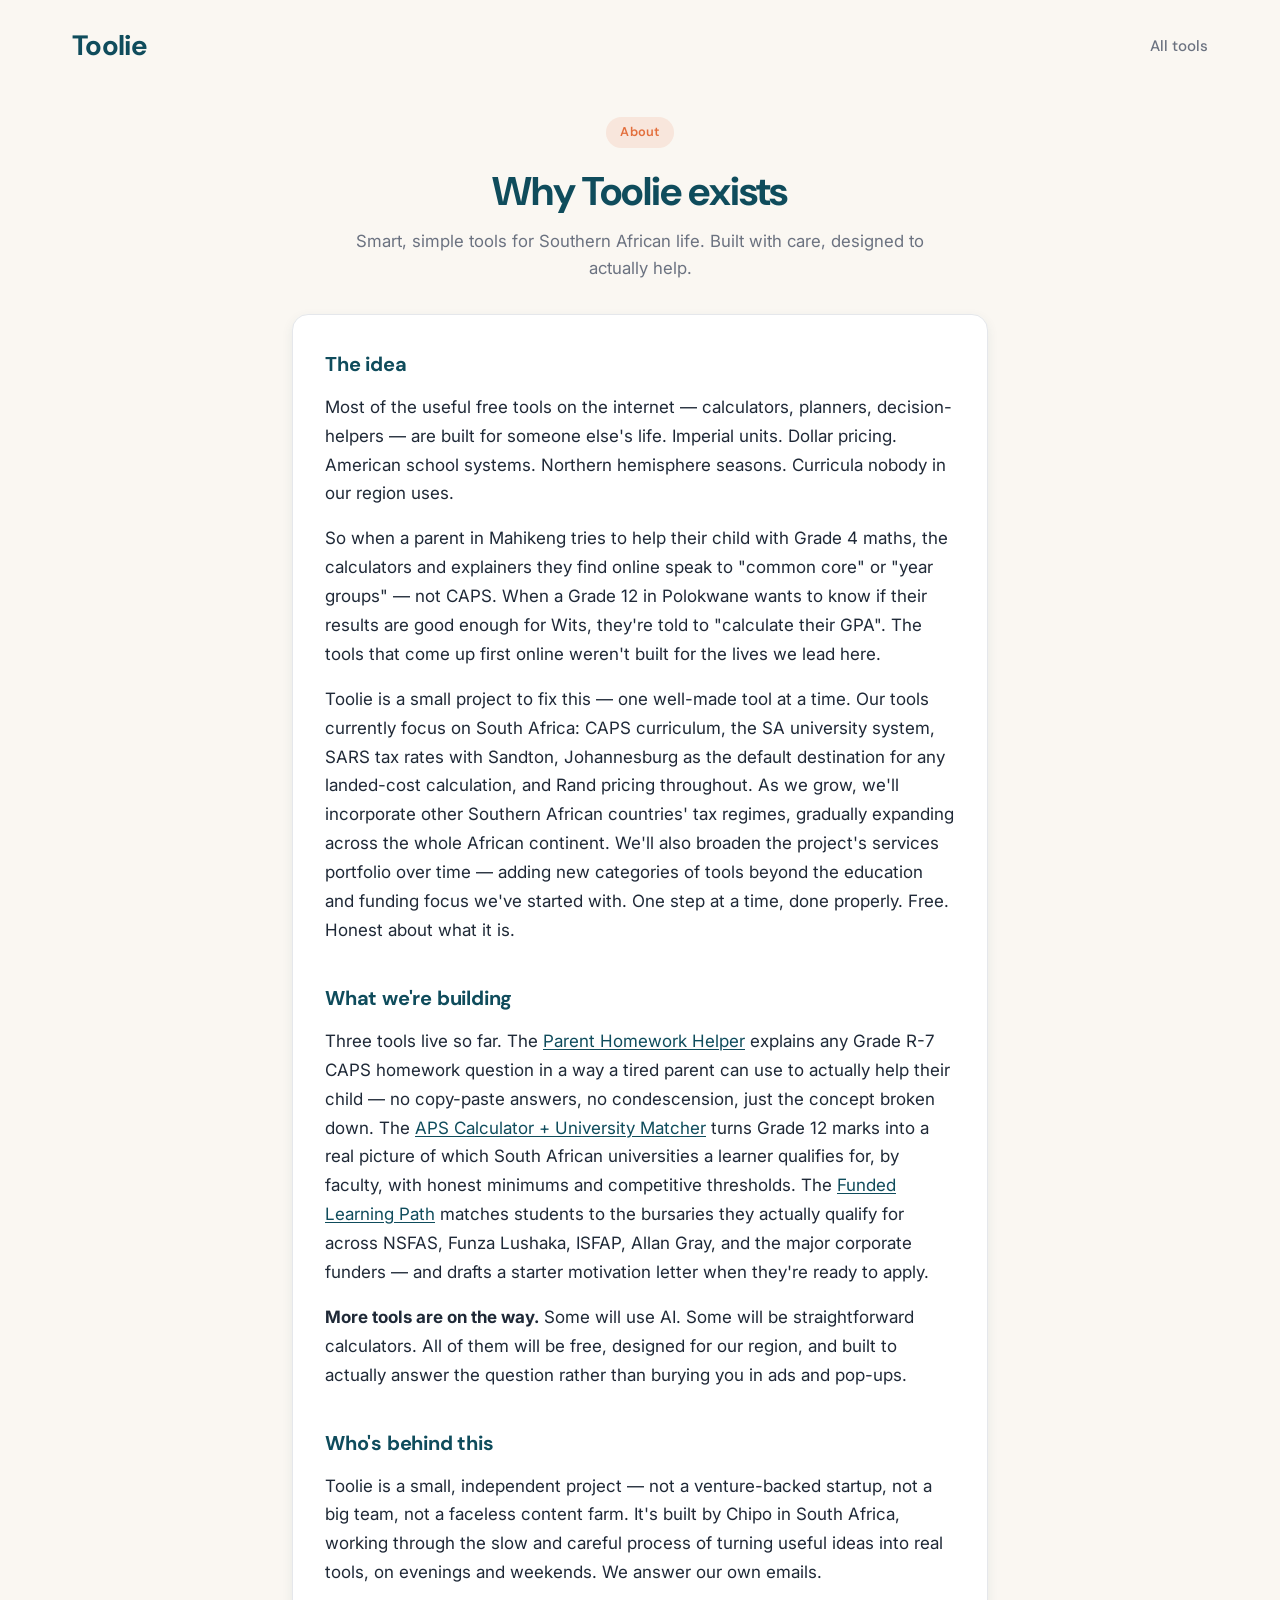
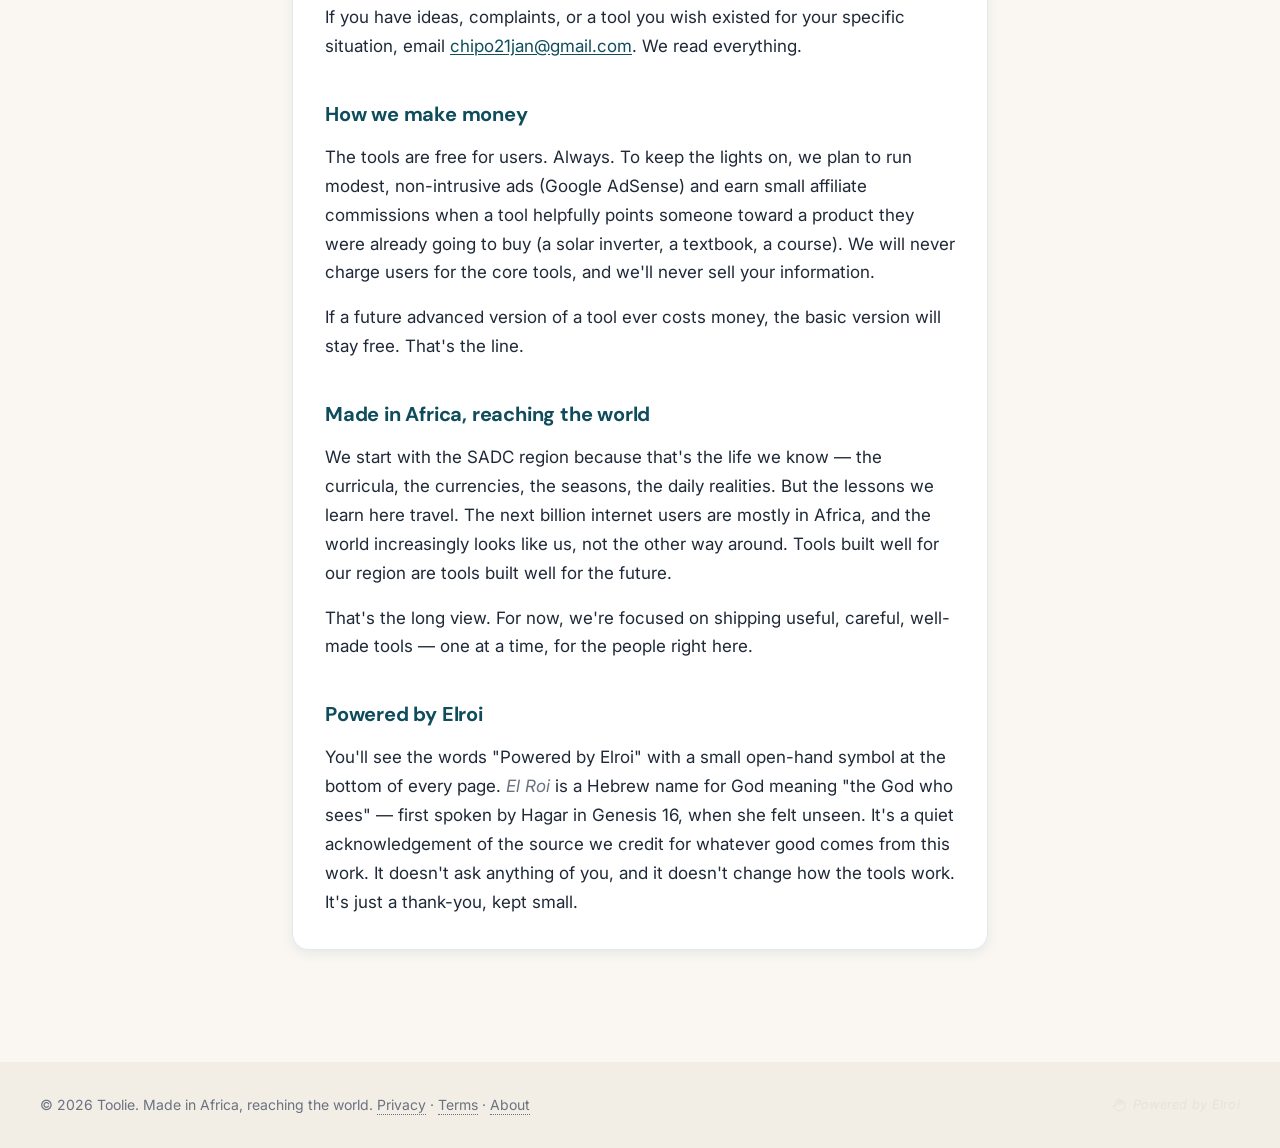
==== commit 3ab92dd1: "Update About page to reflect three tools live" ====
--- a/about.html
+++ b/about.html
@@ -41,9 +41,9 @@
       <p>Toolie is a small project to fix this — one well-made tool at a time. Our tools currently focus on South Africa: CAPS curriculum, the SA university system, SARS tax rates with Sandton, Johannesburg as the default destination for any landed-cost calculation, and Rand pricing throughout. As we grow, we'll incorporate other Southern African countries' tax regimes, gradually expanding across the whole African continent. We'll also broaden the project's services portfolio over time — adding new categories of tools beyond the education and funding focus we've started with. One step at a time, done properly. Free. Honest about what it is.</p>
 
       <h2>What we're building</h2>
-      <p>Our first tool — the <a href="/homework">Parent Homework Helper</a> — is live now. It explains any Grade R-7 CAPS homework question in a way a tired parent can use to actually help their child. No copy-paste answers. No condescension. Just the concept, broken down, plus a way to walk through it together.</p>
+      <p>Three tools live so far. The <a href="/homework">Parent Homework Helper</a> explains any Grade R-7 CAPS homework question in a way a tired parent can use to actually help their child — no copy-paste answers, no condescension, just the concept broken down. The <a href="/aps">APS Calculator + University Matcher</a> turns Grade 12 marks into a real picture of which South African universities a learner qualifies for, by faculty, with honest minimums and competitive thresholds. The <a href="/funding">Funded Learning Path</a> matches students to the bursaries they actually qualify for across NSFAS, Funza Lushaka, ISFAP, Allan Gray, and the major corporate funders — and drafts a starter motivation letter when they're ready to apply.</p>
 
-      <p>More tools are on the way. Some will use AI. Some will be straightforward calculators. All of them will be free, designed for the region, and built to actually answer the question rather than burying you in ads and pop-ups.</p>
+      <p><strong>More tools are on the way.</strong> Some will use AI. Some will be straightforward calculators. All of them will be free, designed for our region, and built to actually answer the question rather than burying you in ads and pop-ups.</p>
 
       <h2>Who's behind this</h2>
       <p>Toolie is a small, independent project — not a venture-backed startup, not a big team, not a faceless content farm. It's built by Chipo in South Africa, working through the slow and careful process of turning useful ideas into real tools, on evenings and weekends. We answer our own emails.</p>
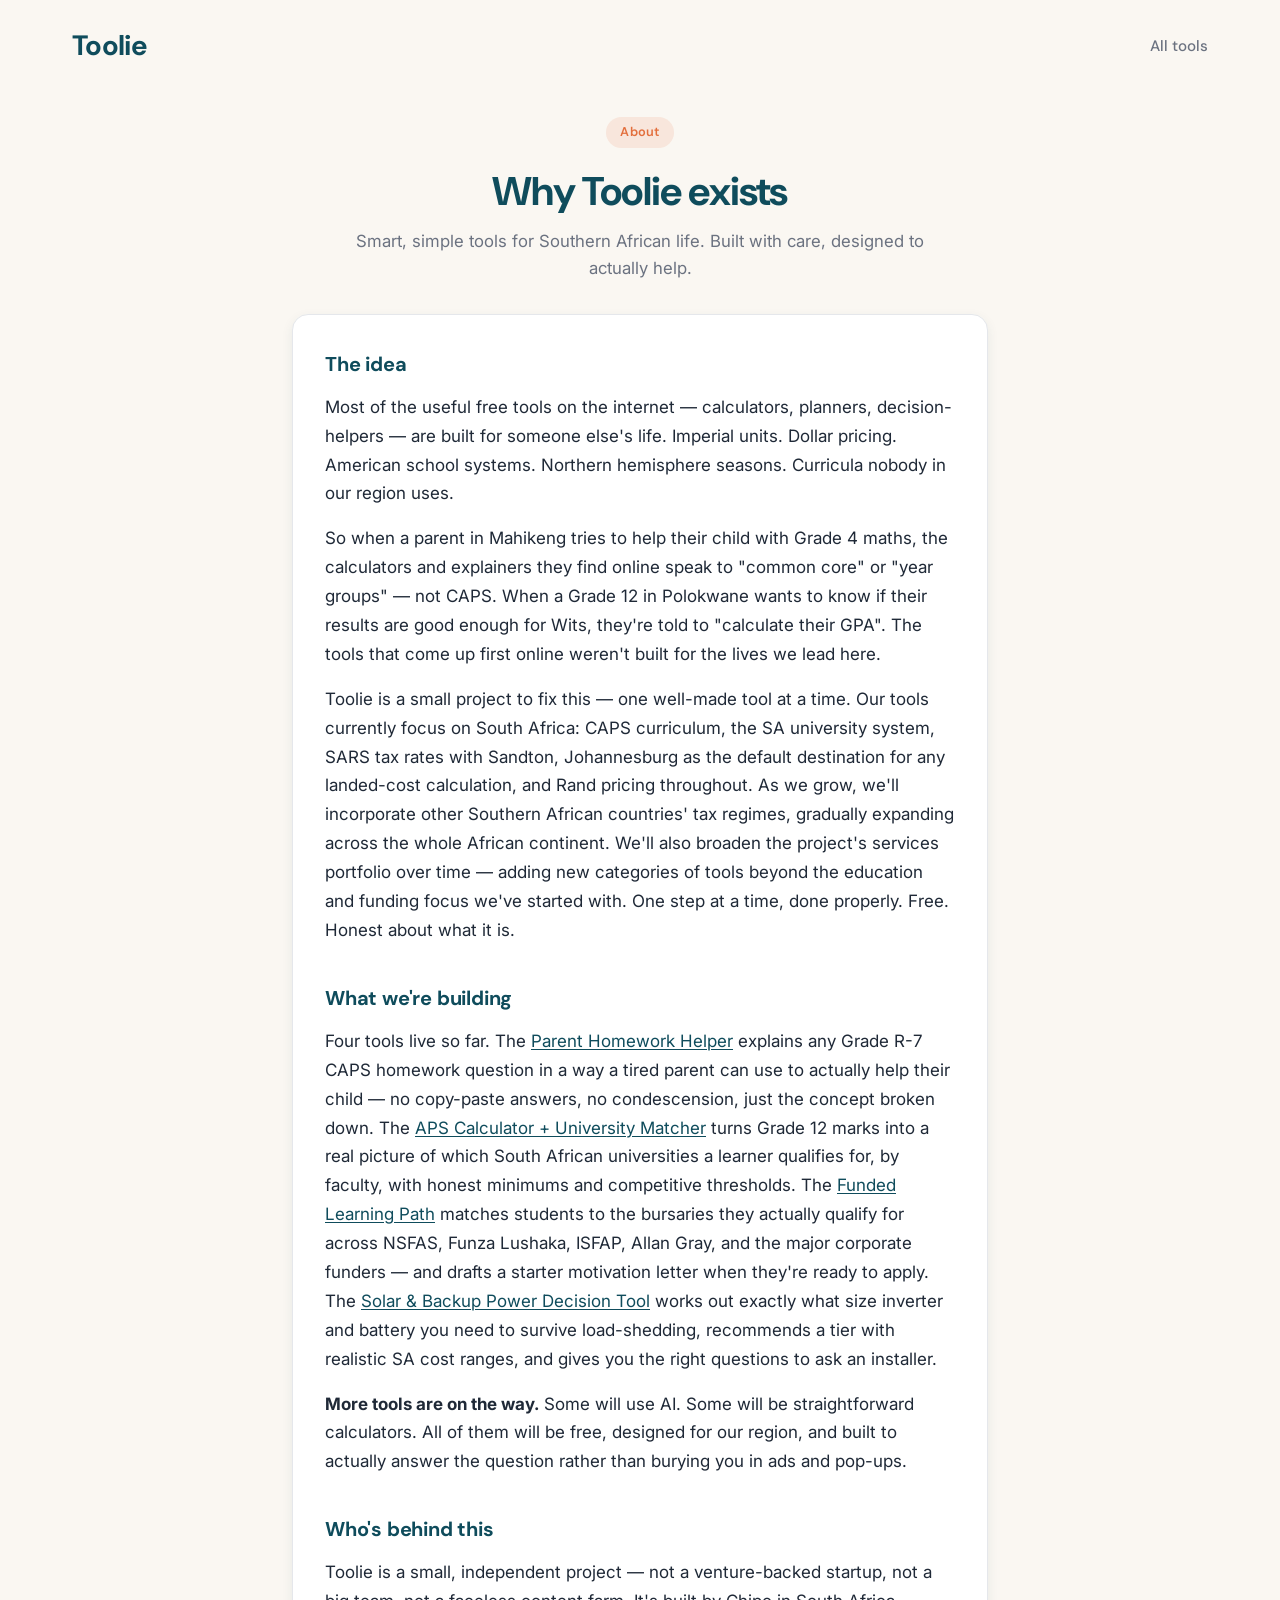
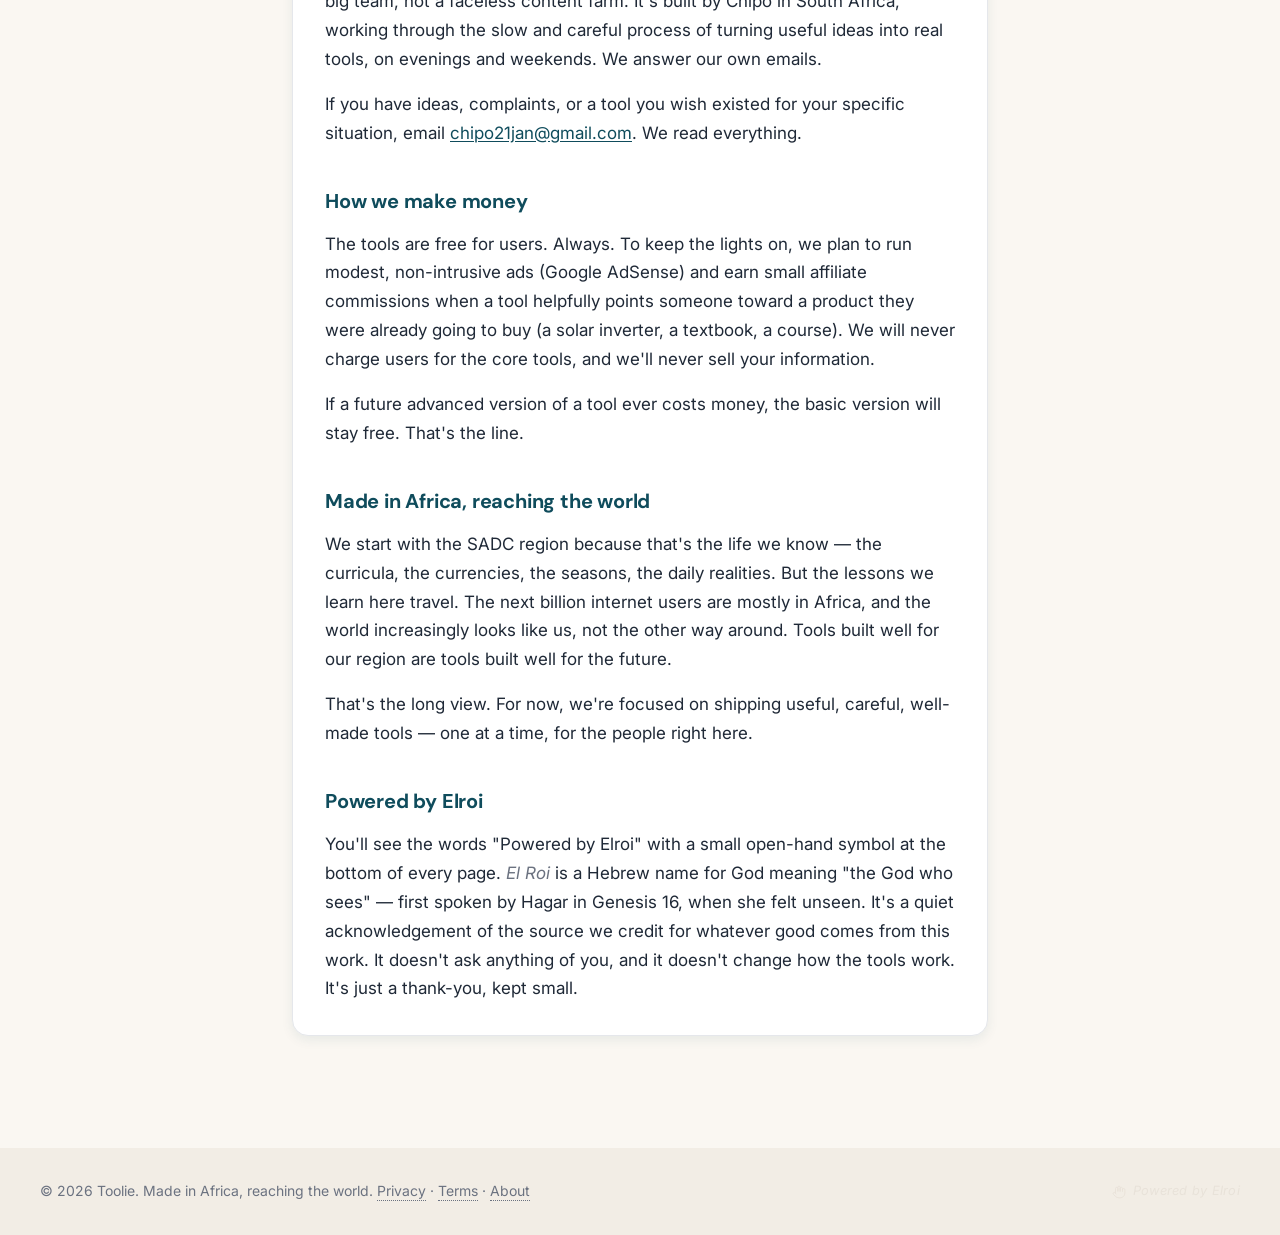
==== commit 450a8c0a: "Add Solar & Backup Power Decision Tool" ====
--- a/about.html
+++ b/about.html
@@ -41,7 +41,7 @@
       <p>Toolie is a small project to fix this — one well-made tool at a time. Our tools currently focus on South Africa: CAPS curriculum, the SA university system, SARS tax rates with Sandton, Johannesburg as the default destination for any landed-cost calculation, and Rand pricing throughout. As we grow, we'll incorporate other Southern African countries' tax regimes, gradually expanding across the whole African continent. We'll also broaden the project's services portfolio over time — adding new categories of tools beyond the education and funding focus we've started with. One step at a time, done properly. Free. Honest about what it is.</p>
 
       <h2>What we're building</h2>
-      <p>Three tools live so far. The <a href="/homework">Parent Homework Helper</a> explains any Grade R-7 CAPS homework question in a way a tired parent can use to actually help their child — no copy-paste answers, no condescension, just the concept broken down. The <a href="/aps">APS Calculator + University Matcher</a> turns Grade 12 marks into a real picture of which South African universities a learner qualifies for, by faculty, with honest minimums and competitive thresholds. The <a href="/funding">Funded Learning Path</a> matches students to the bursaries they actually qualify for across NSFAS, Funza Lushaka, ISFAP, Allan Gray, and the major corporate funders — and drafts a starter motivation letter when they're ready to apply.</p>
+      <p>Four tools live so far. The <a href="/homework">Parent Homework Helper</a> explains any Grade R-7 CAPS homework question in a way a tired parent can use to actually help their child — no copy-paste answers, no condescension, just the concept broken down. The <a href="/aps">APS Calculator + University Matcher</a> turns Grade 12 marks into a real picture of which South African universities a learner qualifies for, by faculty, with honest minimums and competitive thresholds. The <a href="/funding">Funded Learning Path</a> matches students to the bursaries they actually qualify for across NSFAS, Funza Lushaka, ISFAP, Allan Gray, and the major corporate funders — and drafts a starter motivation letter when they're ready to apply. The <a href="/solar">Solar &amp; Backup Power Decision Tool</a> works out exactly what size inverter and battery you need to survive load-shedding, recommends a tier with realistic SA cost ranges, and gives you the right questions to ask an installer.</p>
 
       <p><strong>More tools are on the way.</strong> Some will use AI. Some will be straightforward calculators. All of them will be free, designed for our region, and built to actually answer the question rather than burying you in ads and pop-ups.</p>
 
--- a/style.css
+++ b/style.css
@@ -1371,3 +1371,205 @@
     align-self: flex-start;
   }
 }
+
+/* Solar tool — appliance grid & sizing results */
+.appliance-group {
+  margin-bottom: 1.5rem;
+  padding-bottom: 1.25rem;
+  border-bottom: 1px solid var(--border);
+}
+
+.appliance-group:last-of-type {
+  border-bottom: 0;
+}
+
+.appliance-group-heading {
+  font-family: 'DM Sans', sans-serif;
+  font-size: 0.95rem;
+  font-weight: 700;
+  color: var(--primary);
+  margin-bottom: 0.4rem;
+  letter-spacing: -0.005em;
+}
+
+.appliance-group-note {
+  font-size: 0.82rem;
+  color: var(--text-muted);
+  margin-bottom: 0.85rem;
+  font-style: italic;
+  line-height: 1.5;
+}
+
+.appliance-grid {
+  display: grid;
+  grid-template-columns: repeat(auto-fit, minmax(220px, 1fr));
+  gap: 0.5rem;
+}
+
+.appliance-item {
+  display: flex;
+  align-items: center;
+  gap: 0.65rem;
+  padding: 0.65rem 0.85rem;
+  background: var(--surface);
+  border: 1px solid var(--border);
+  border-radius: var(--radius);
+  cursor: pointer;
+  transition: border-color 0.15s ease, background 0.15s ease;
+}
+
+.appliance-item:hover {
+  border-color: var(--primary);
+}
+
+.appliance-item input[type="checkbox"] {
+  width: auto;
+  margin: 0;
+  flex-shrink: 0;
+  accent-color: var(--primary);
+}
+
+.appliance-item input[type="checkbox"]:checked + span .app-label {
+  color: var(--primary);
+  font-weight: 600;
+}
+
+.appliance-item:has(input:checked) {
+  background: rgba(15, 76, 92, 0.05);
+  border-color: var(--primary);
+}
+
+.appliance-item > span {
+  display: flex;
+  flex-direction: column;
+  gap: 0.1rem;
+  min-width: 0;
+}
+
+.app-label {
+  font-size: 0.92rem;
+  color: var(--text);
+  line-height: 1.3;
+}
+
+.app-watts {
+  font-size: 0.78rem;
+  color: var(--text-muted);
+  font-variant-numeric: tabular-nums;
+}
+
+.live-total {
+  background: var(--footer-bg);
+  border-radius: var(--radius);
+  padding: 0.85rem 1.1rem;
+  margin-top: 0.5rem;
+  display: flex;
+  justify-content: space-between;
+  align-items: center;
+}
+
+.live-total-label {
+  font-size: 0.9rem;
+  color: var(--text-muted);
+  font-family: 'DM Sans', sans-serif;
+  font-weight: 500;
+}
+
+.live-total-value {
+  font-family: 'DM Sans', sans-serif;
+  font-size: 1.25rem;
+  font-weight: 700;
+  color: var(--primary);
+  font-variant-numeric: tabular-nums;
+}
+
+/* Solar result cards */
+.solar-results {
+  display: grid;
+  grid-template-columns: repeat(auto-fit, minmax(180px, 1fr));
+  gap: 0.85rem;
+  margin-bottom: 1.5rem;
+}
+
+.solar-result-card {
+  background: linear-gradient(135deg, var(--primary) 0%, var(--primary-dark) 100%);
+  color: #fff;
+  border-radius: var(--radius);
+  padding: 1.25rem 1.1rem;
+  text-align: center;
+  box-shadow: var(--shadow);
+}
+
+.solar-result-label {
+  font-family: 'DM Sans', sans-serif;
+  font-size: 0.78rem;
+  font-weight: 500;
+  opacity: 0.85;
+  letter-spacing: 0.04em;
+  text-transform: uppercase;
+  margin-bottom: 0.4rem;
+  line-height: 1.4;
+}
+
+.solar-result-value {
+  font-family: 'DM Sans', sans-serif;
+  font-size: 2.25rem;
+  font-weight: 700;
+  line-height: 1;
+  letter-spacing: -0.02em;
+  margin: 0;
+}
+
+/* Solar tier card */
+.solar-tier-card {
+  background: var(--surface);
+  border: 2px solid var(--accent);
+  border-radius: var(--radius);
+  padding: 1.5rem 1.5rem;
+  margin-bottom: 1.5rem;
+  text-align: center;
+}
+
+.solar-tier-label {
+  font-family: 'DM Sans', sans-serif;
+  font-size: 0.78rem;
+  font-weight: 500;
+  color: var(--accent);
+  letter-spacing: 0.04em;
+  text-transform: uppercase;
+  margin-bottom: 0.4rem;
+}
+
+.solar-tier-name {
+  font-family: 'DM Sans', sans-serif;
+  font-size: 1.5rem;
+  font-weight: 700;
+  color: var(--primary);
+  margin-bottom: 0.4rem;
+  letter-spacing: -0.015em;
+}
+
+.solar-tier-cost {
+  font-family: 'DM Sans', sans-serif;
+  font-size: 1rem;
+  font-weight: 600;
+  color: var(--text);
+  margin-bottom: 0.85rem;
+}
+
+.solar-tier-desc {
+  font-size: 0.95rem;
+  color: var(--text);
+  line-height: 1.65;
+  text-align: left;
+  max-width: 600px;
+  margin: 0 auto;
+}
+
+.solar-breakdown {
+  background: var(--surface);
+  border: 1px solid var(--border);
+  border-radius: var(--radius);
+  padding: 1.25rem 1.25rem 1rem;
+  margin-bottom: 1.5rem;
+}
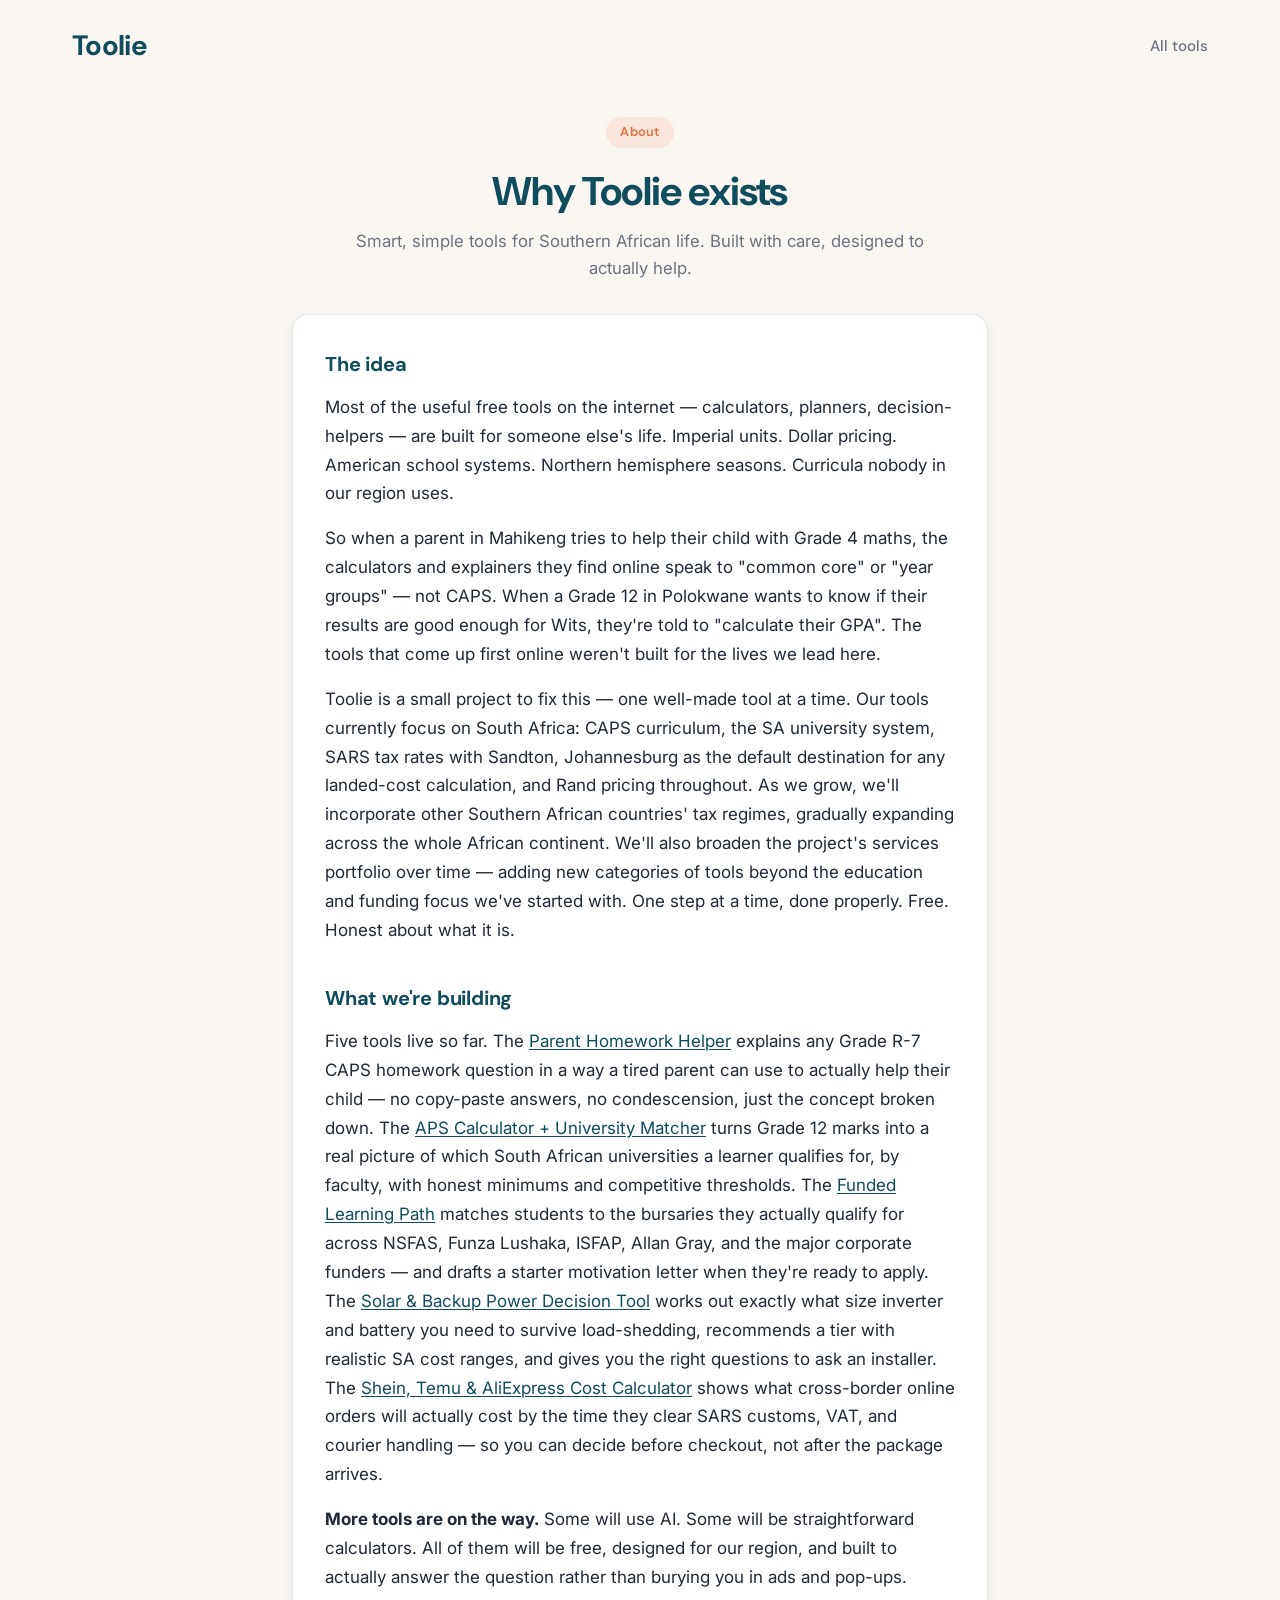
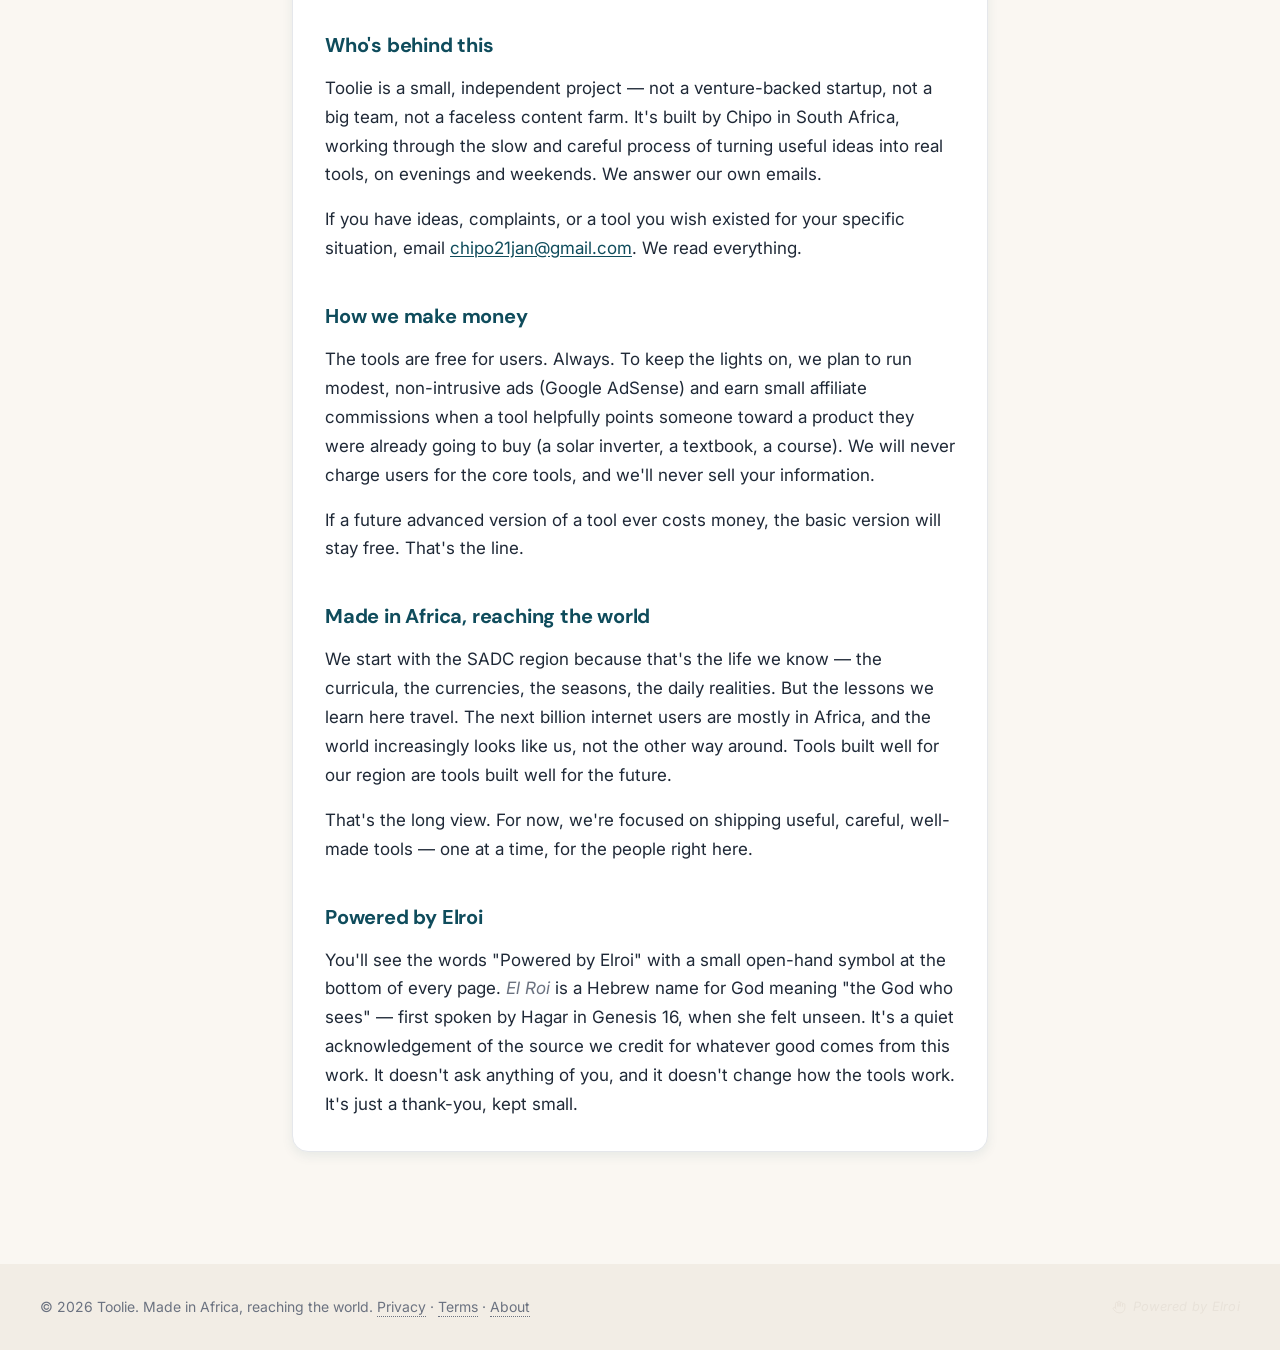
==== commit 11a0091c: "Add Shein/Temu/AliExpress landed cost calculator" ====
--- a/about.html
+++ b/about.html
@@ -41,7 +41,7 @@
       <p>Toolie is a small project to fix this — one well-made tool at a time. Our tools currently focus on South Africa: CAPS curriculum, the SA university system, SARS tax rates with Sandton, Johannesburg as the default destination for any landed-cost calculation, and Rand pricing throughout. As we grow, we'll incorporate other Southern African countries' tax regimes, gradually expanding across the whole African continent. We'll also broaden the project's services portfolio over time — adding new categories of tools beyond the education and funding focus we've started with. One step at a time, done properly. Free. Honest about what it is.</p>
 
       <h2>What we're building</h2>
-      <p>Four tools live so far. The <a href="/homework">Parent Homework Helper</a> explains any Grade R-7 CAPS homework question in a way a tired parent can use to actually help their child — no copy-paste answers, no condescension, just the concept broken down. The <a href="/aps">APS Calculator + University Matcher</a> turns Grade 12 marks into a real picture of which South African universities a learner qualifies for, by faculty, with honest minimums and competitive thresholds. The <a href="/funding">Funded Learning Path</a> matches students to the bursaries they actually qualify for across NSFAS, Funza Lushaka, ISFAP, Allan Gray, and the major corporate funders — and drafts a starter motivation letter when they're ready to apply. The <a href="/solar">Solar &amp; Backup Power Decision Tool</a> works out exactly what size inverter and battery you need to survive load-shedding, recommends a tier with realistic SA cost ranges, and gives you the right questions to ask an installer.</p>
+      <p>Five tools live so far. The <a href="/homework">Parent Homework Helper</a> explains any Grade R-7 CAPS homework question in a way a tired parent can use to actually help their child — no copy-paste answers, no condescension, just the concept broken down. The <a href="/aps">APS Calculator + University Matcher</a> turns Grade 12 marks into a real picture of which South African universities a learner qualifies for, by faculty, with honest minimums and competitive thresholds. The <a href="/funding">Funded Learning Path</a> matches students to the bursaries they actually qualify for across NSFAS, Funza Lushaka, ISFAP, Allan Gray, and the major corporate funders — and drafts a starter motivation letter when they're ready to apply. The <a href="/solar">Solar &amp; Backup Power Decision Tool</a> works out exactly what size inverter and battery you need to survive load-shedding, recommends a tier with realistic SA cost ranges, and gives you the right questions to ask an installer. The <a href="/import">Shein, Temu &amp; AliExpress Cost Calculator</a> shows what cross-border online orders will actually cost by the time they clear SARS customs, VAT, and courier handling — so you can decide before checkout, not after the package arrives.</p>
 
       <p><strong>More tools are on the way.</strong> Some will use AI. Some will be straightforward calculators. All of them will be free, designed for our region, and built to actually answer the question rather than burying you in ads and pop-ups.</p>
 
--- a/style.css
+++ b/style.css
@@ -1573,3 +1573,78 @@
   padding: 1.25rem 1.25rem 1rem;
   margin-bottom: 1.5rem;
 }
+
+/* Import / landed cost calculator styles */
+.import-headline {
+  background: linear-gradient(135deg, var(--primary) 0%, var(--primary-dark) 100%);
+  color: #fff;
+  border-radius: var(--radius);
+  padding: 2rem 1.5rem;
+  text-align: center;
+  margin-bottom: 1.5rem;
+  box-shadow: var(--shadow);
+}
+
+.import-headline-label {
+  font-family: 'DM Sans', sans-serif;
+  font-size: 0.85rem;
+  font-weight: 500;
+  opacity: 0.85;
+  letter-spacing: 0.04em;
+  text-transform: uppercase;
+  margin-bottom: 0.4rem;
+}
+
+.import-headline-value {
+  font-family: 'DM Sans', sans-serif;
+  font-size: 3.25rem;
+  font-weight: 700;
+  line-height: 1;
+  letter-spacing: -0.025em;
+  margin: 0.4rem 0 0.85rem;
+  font-variant-numeric: tabular-nums;
+}
+
+.import-headline-markup {
+  font-size: 0.95rem;
+  opacity: 0.92;
+  line-height: 1.5;
+  max-width: 540px;
+  margin: 0 auto;
+}
+
+.import-breakdown {
+  background: var(--surface);
+  border: 1px solid var(--border);
+  border-radius: var(--radius);
+  padding: 1.25rem 1.4rem 1rem;
+  margin-bottom: 1.5rem;
+}
+
+.breakdown-cost {
+  background: var(--accent-soft);
+  margin: 0 -1.4rem;
+  padding-left: 1.4rem;
+  padding-right: 1.4rem;
+}
+
+.breakdown-cost .breakdown-mark {
+  color: var(--accent);
+  font-weight: 600;
+}
+
+.breakdown-total {
+  background: var(--primary);
+  color: #fff;
+  margin: 0.5rem -1.4rem -1rem;
+  padding: 0.85rem 1.4rem;
+  border-radius: 0 0 var(--radius) var(--radius);
+  border-bottom: 0;
+  font-size: 1.05rem;
+}
+
+.breakdown-total .breakdown-name strong,
+.breakdown-total .breakdown-mark strong {
+  color: #fff;
+  font-weight: 700;
+}
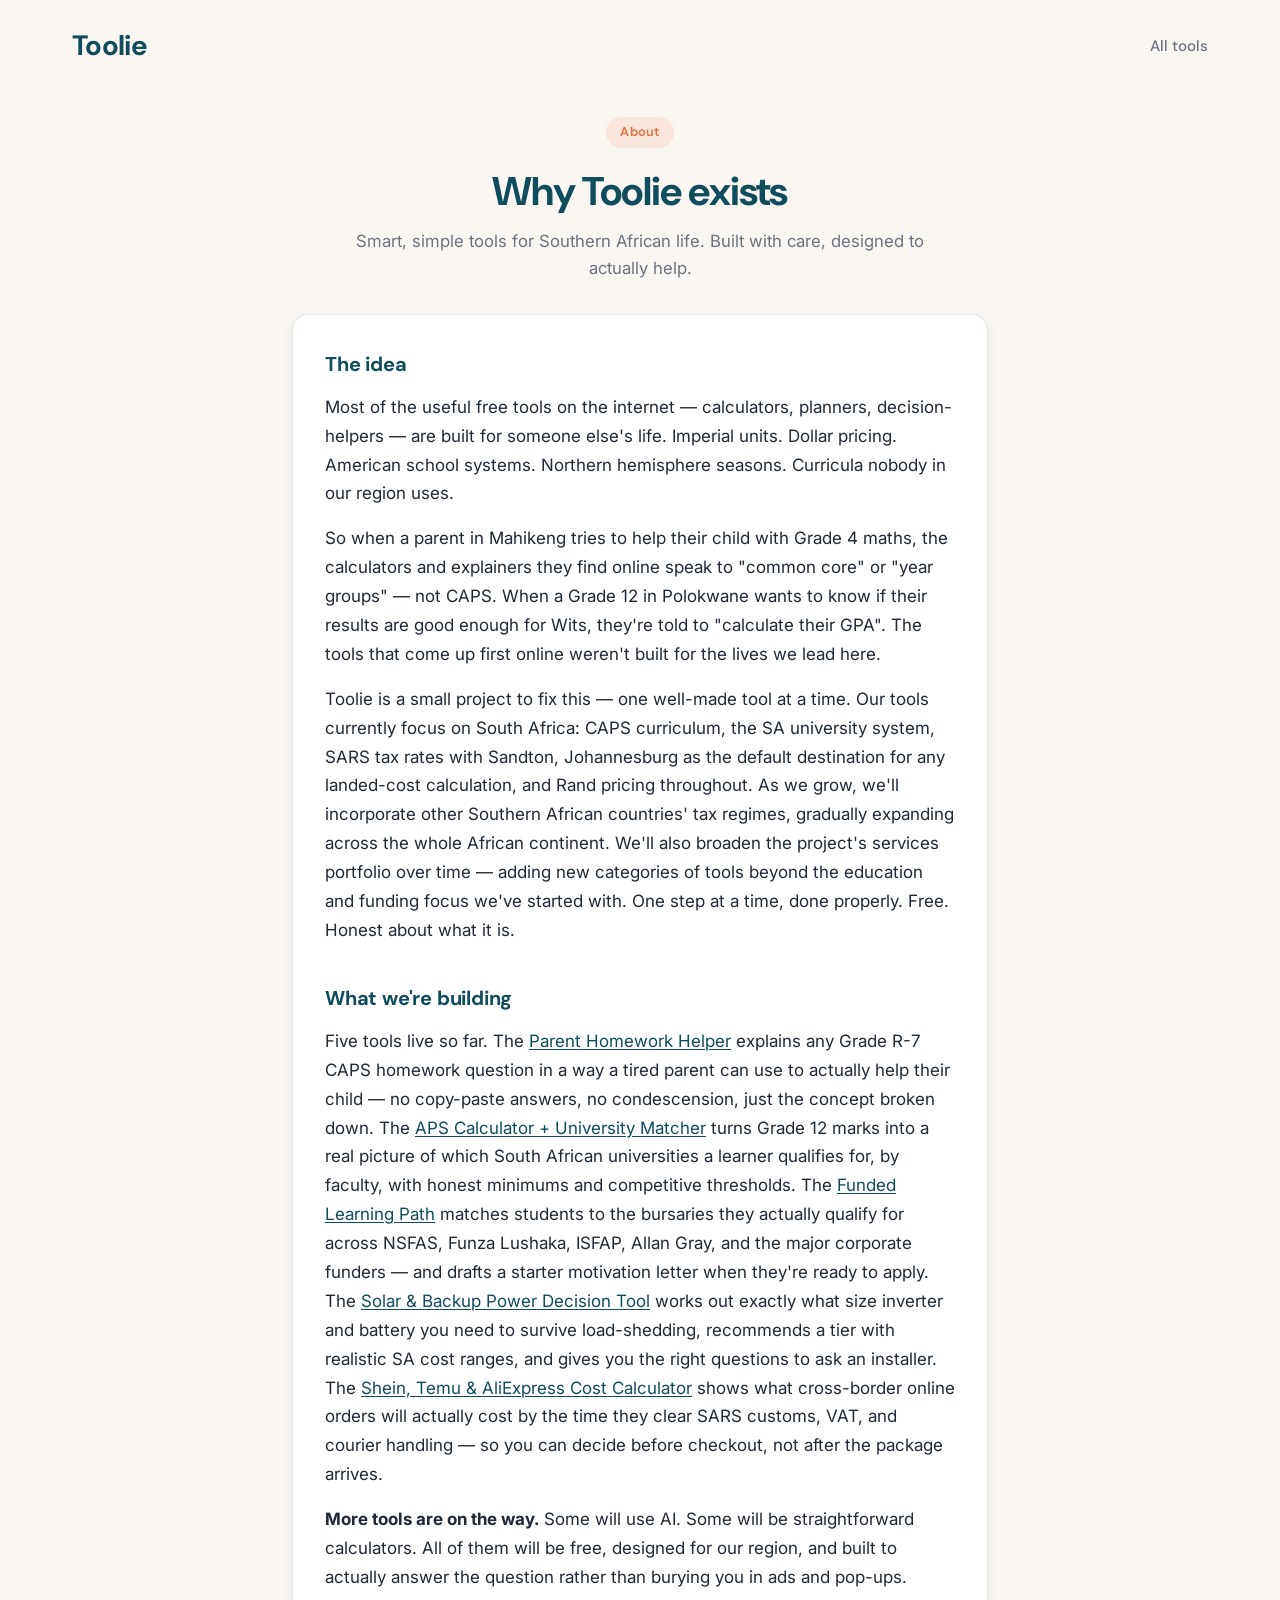
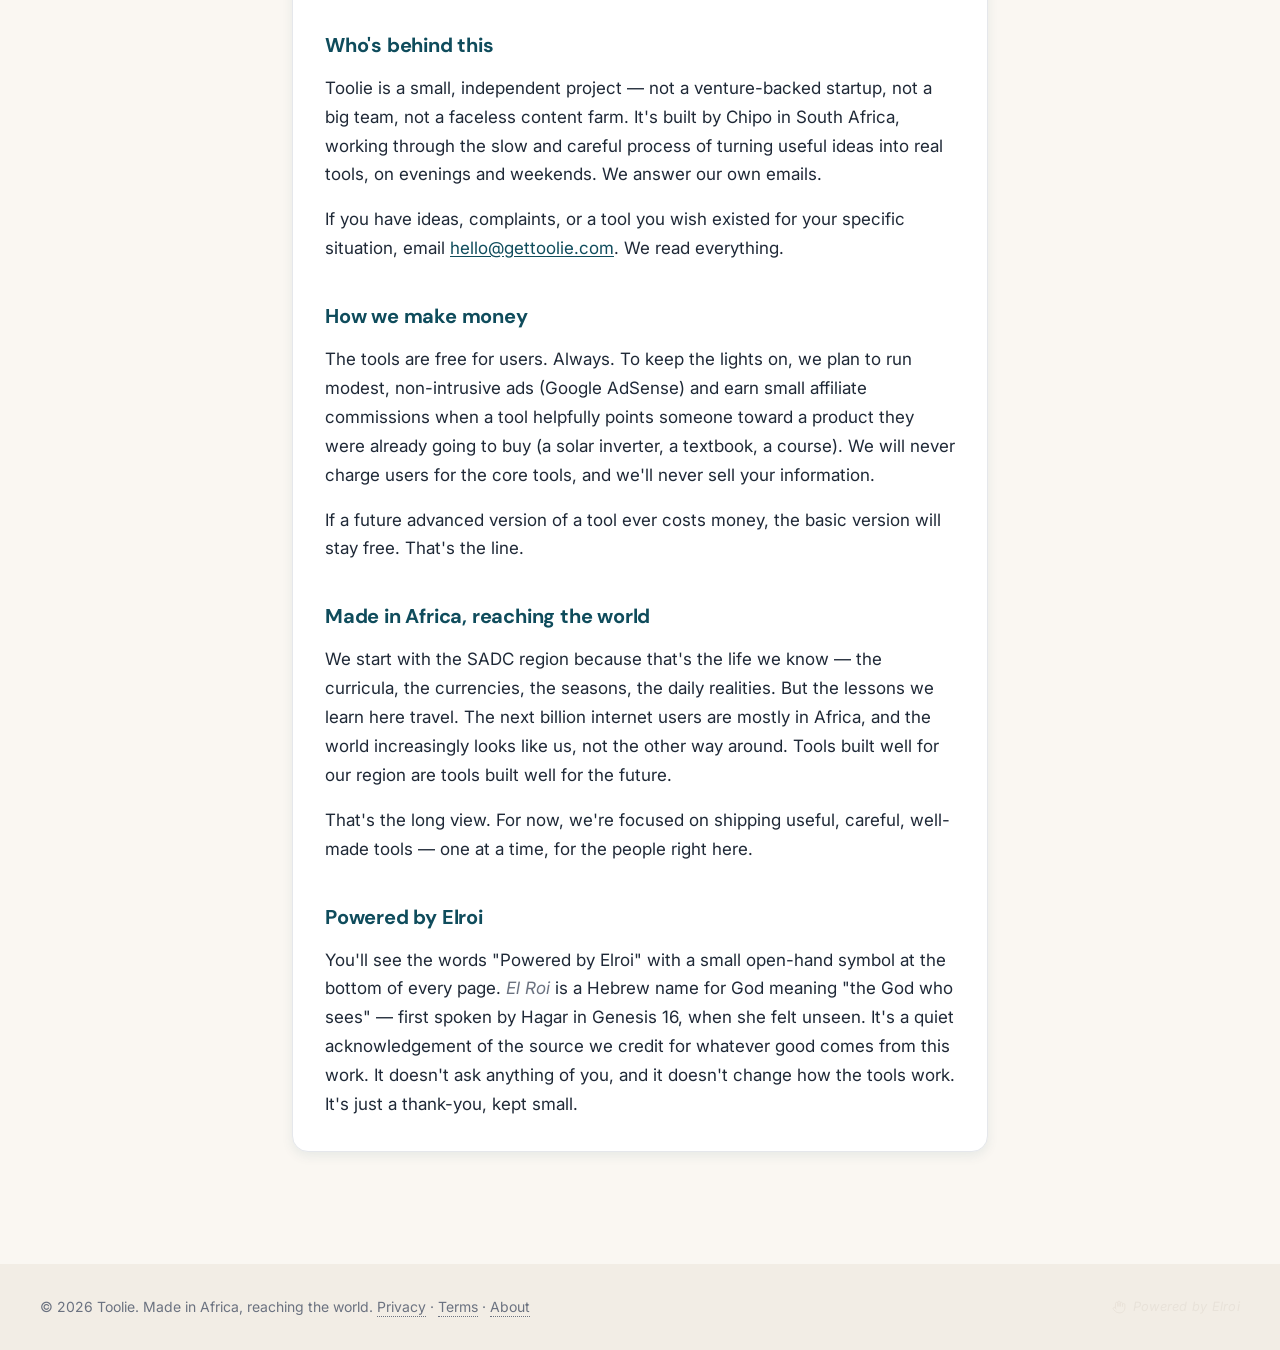
==== commit b8595b23: "Wave 1 complete: 6 tools live, Kit signup, hello@gettoolie.com migration" ====
--- a/about.html
+++ b/about.html
@@ -48,7 +48,7 @@
       <h2>Who's behind this</h2>
       <p>Toolie is a small, independent project — not a venture-backed startup, not a big team, not a faceless content farm. It's built by Chipo in South Africa, working through the slow and careful process of turning useful ideas into real tools, on evenings and weekends. We answer our own emails.</p>
 
-      <p>If you have ideas, complaints, or a tool you wish existed for your specific situation, email <a href="mailto:chipo21jan@gmail.com">chipo21jan@gmail.com</a>. We read everything.</p>
+      <p>If you have ideas, complaints, or a tool you wish existed for your specific situation, email <a href="mailto:hello@gettoolie.com">hello@gettoolie.com</a>. We read everything.</p>
 
       <h2>How we make money</h2>
       <p>The tools are free for users. Always. To keep the lights on, we plan to run modest, non-intrusive ads (Google AdSense) and earn small affiliate commissions when a tool helpfully points someone toward a product they were already going to buy (a solar inverter, a textbook, a course). We will never charge users for the core tools, and we'll never sell your information.</p>
--- a/style.css
+++ b/style.css
@@ -591,14 +591,78 @@
 
 /* Tools grid for homepage with multiple tools */
 .tools-grid {
+  display: grid;
+  grid-template-columns: repeat(auto-fit, minmax(280px, 1fr));
+  gap: 1rem;
+  margin: 0 auto 0.5rem;
+  max-width: 1100px;
+  align-items: stretch;
+}
+
+.tools-grid .featured-tool {
+  margin: 0;
+  max-width: none;
   display: flex;
   flex-direction: column;
-  gap: 1rem;
-  margin-bottom: 0.5rem;
-}
-
-.tools-grid .featured-tool {
-  margin-bottom: 0;
+}
+
+.tools-grid .featured-tool-cta {
+  margin-top: auto;
+  padding-top: 0.75rem;
+}
+
+/* Signup confirmation banner (shown after successful form submission) */
+.signup-confirmation {
+  background: #E5F4EC;
+  border: 1px solid #B5DAC4;
+  border-left: 4px solid #2D8659;
+  border-radius: var(--radius);
+  padding: 1.1rem 1.25rem;
+  display: flex;
+  gap: 0.85rem;
+  align-items: flex-start;
+  text-align: left;
+  max-width: 480px;
+  margin: 0 auto;
+}
+
+.signup-confirmation-icon {
+  font-size: 1.5rem;
+  line-height: 1;
+  color: #2D8659;
+  font-weight: 700;
+  flex-shrink: 0;
+  padding-top: 0.1rem;
+}
+
+.signup-confirmation-text {
+  flex: 1;
+  min-width: 0;
+}
+
+.signup-confirmation-title {
+  font-family: 'DM Sans', sans-serif;
+  font-size: 1rem;
+  font-weight: 700;
+  color: #2D8659;
+  margin: 0 0 0.35rem;
+}
+
+.signup-confirmation-text p {
+  font-size: 0.9rem;
+  line-height: 1.55;
+  margin: 0;
+  color: var(--text);
+}
+
+.signup-confirmation-text a {
+  color: var(--primary);
+  text-decoration: underline;
+  text-underline-offset: 2px;
+}
+
+.signup-confirmation-text a:hover {
+  color: var(--accent);
 }
 
 .featured-tool-note {
@@ -1648,3 +1712,24 @@
   color: #fff;
   font-weight: 700;
 }
+
+/* "Last verified" stamp + feedback line shown on time-sensitive tools */
+.verified-stamp {
+  margin-top: 0.6rem;
+  padding-top: 0.6rem;
+  border-top: 1px dashed var(--border);
+  font-size: 0.82rem;
+  color: var(--text-muted);
+  font-style: italic;
+  line-height: 1.55;
+}
+
+.verified-stamp a {
+  color: var(--primary);
+  text-decoration: underline;
+  text-underline-offset: 2px;
+}
+
+.verified-stamp a:hover {
+  color: var(--accent);
+}
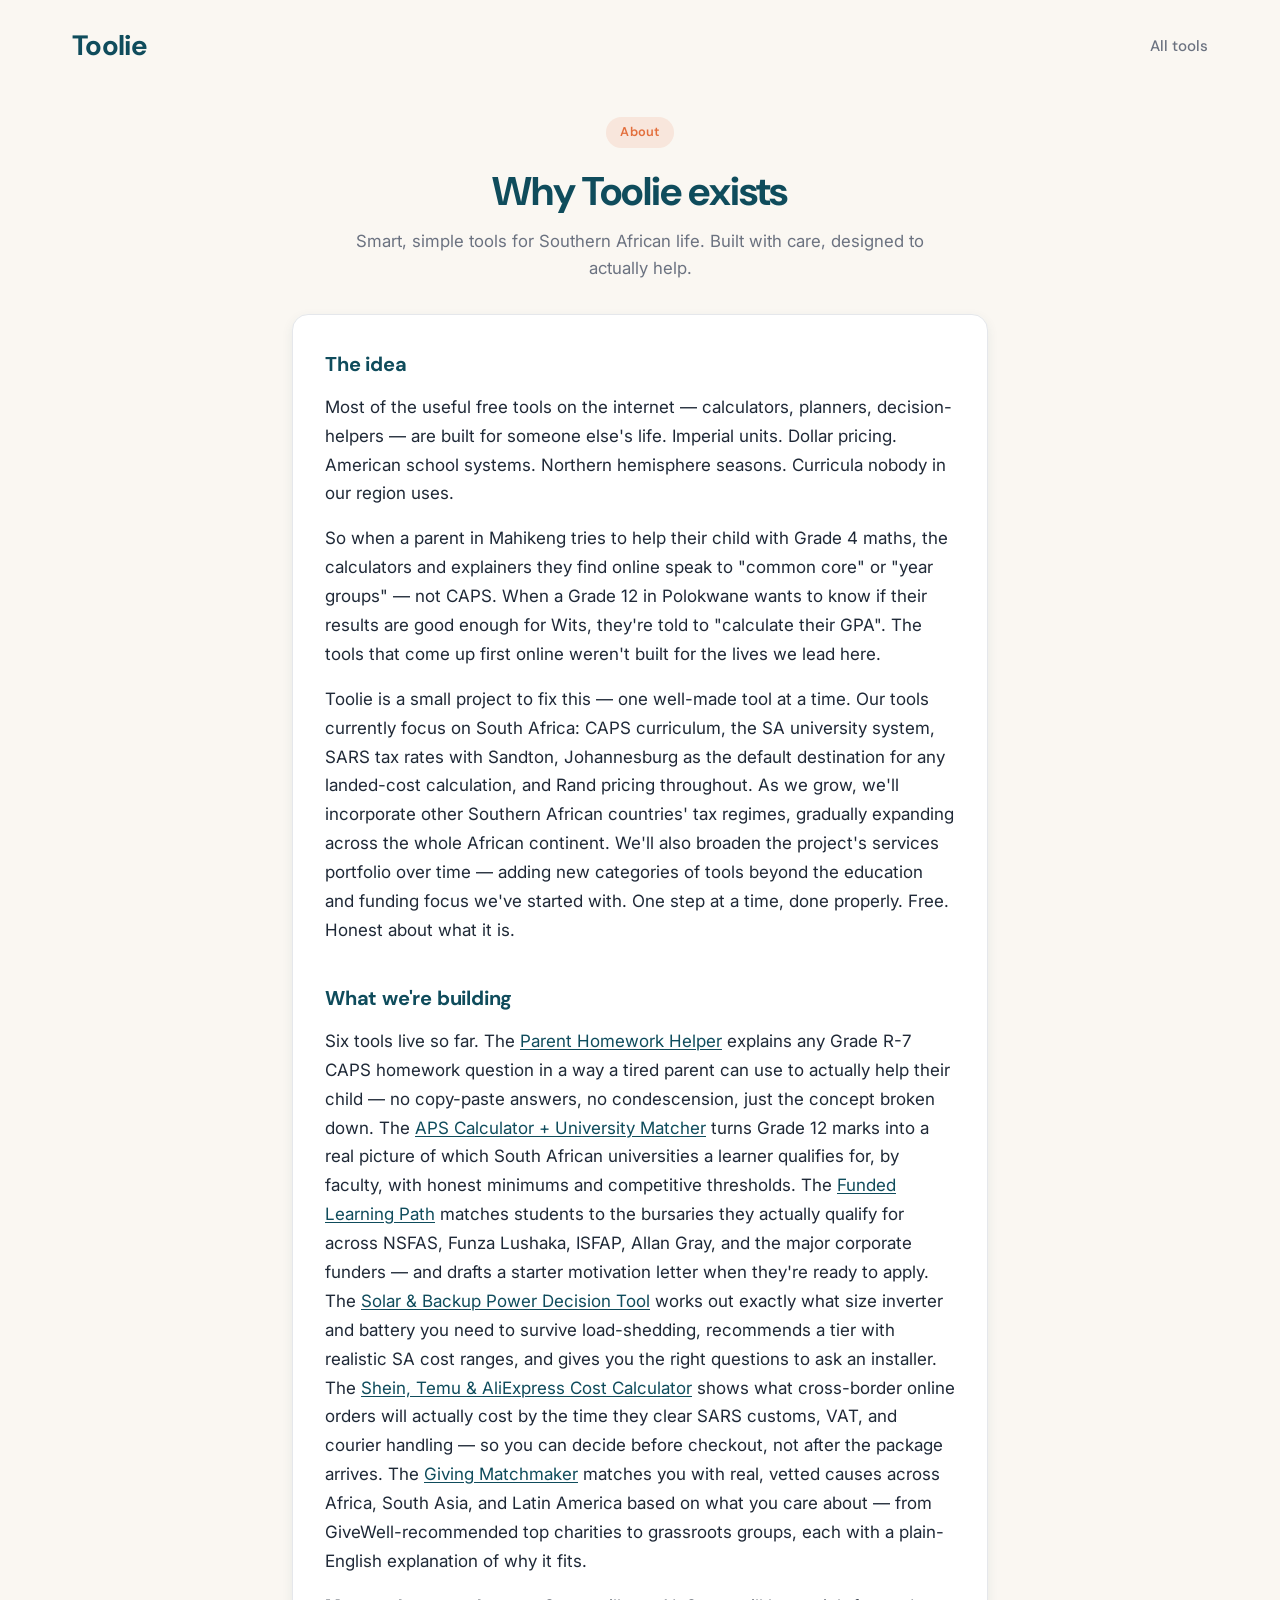
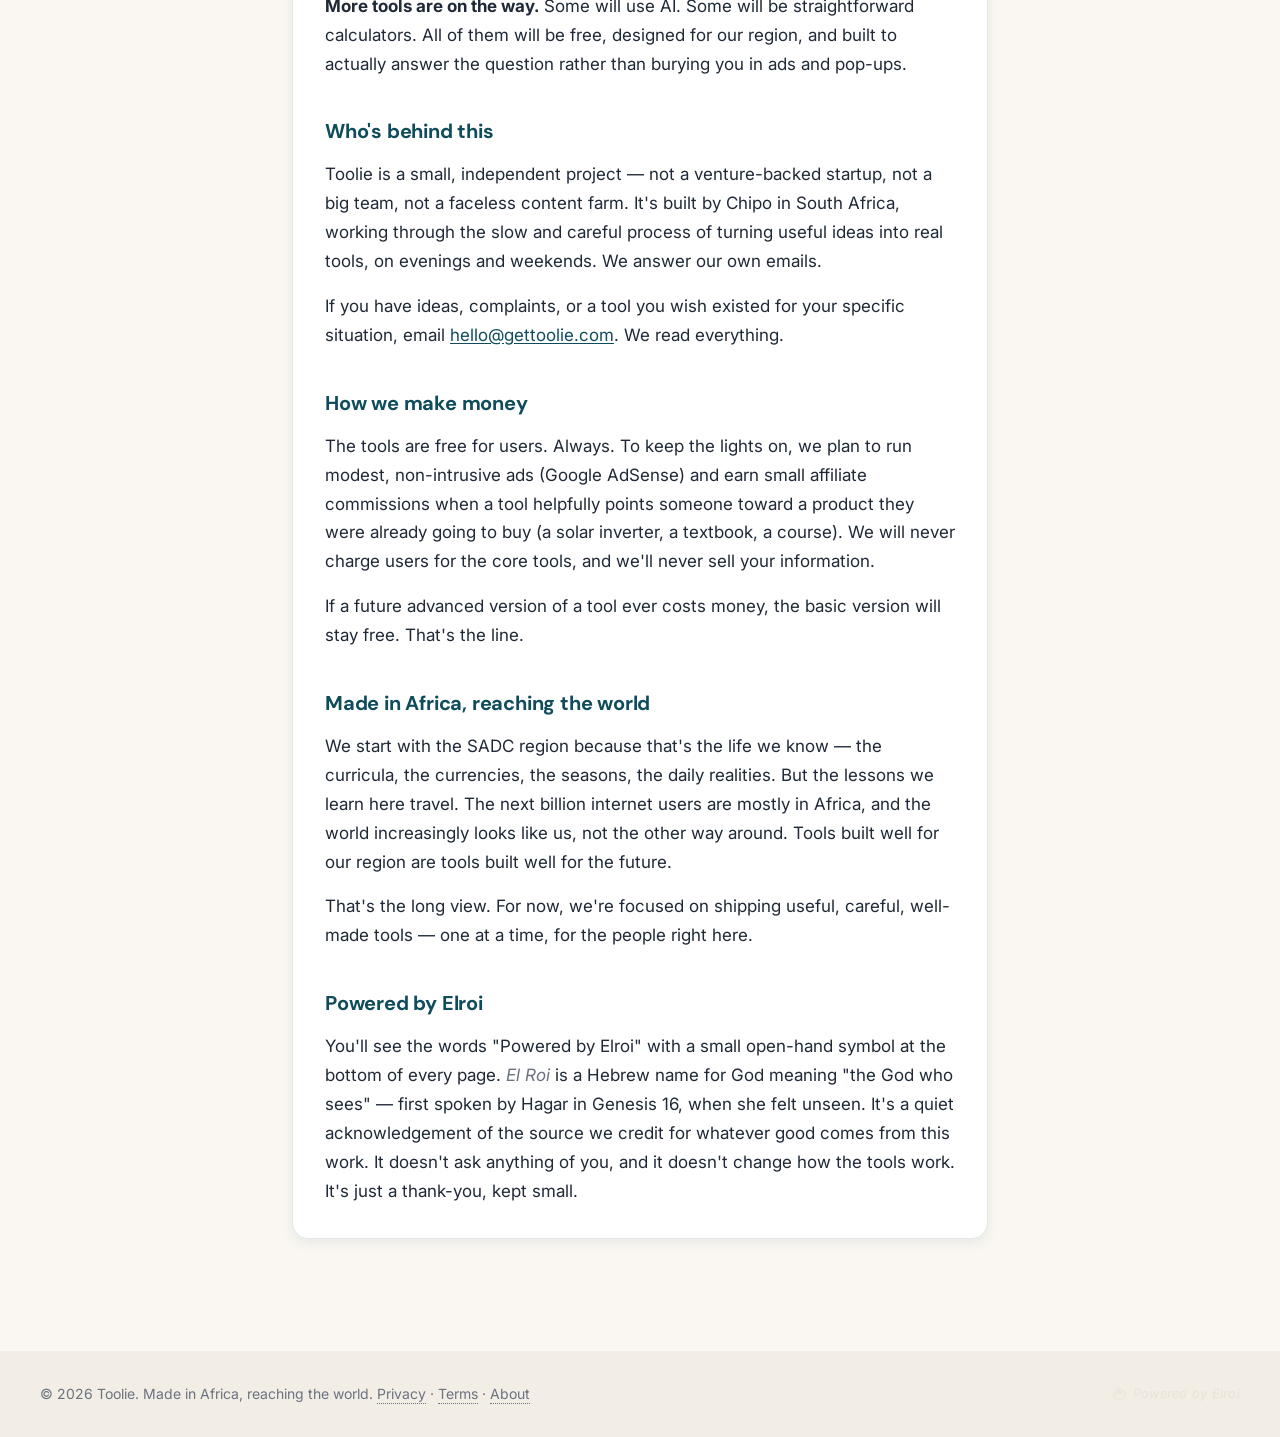
==== commit 7a5352dc: "Add files via upload Fix layout + add Giving Matchmaker to Why Toolie and About content" ====
--- a/about.html
+++ b/about.html
@@ -41,7 +41,7 @@
       <p>Toolie is a small project to fix this — one well-made tool at a time. Our tools currently focus on South Africa: CAPS curriculum, the SA university system, SARS tax rates with Sandton, Johannesburg as the default destination for any landed-cost calculation, and Rand pricing throughout. As we grow, we'll incorporate other Southern African countries' tax regimes, gradually expanding across the whole African continent. We'll also broaden the project's services portfolio over time — adding new categories of tools beyond the education and funding focus we've started with. One step at a time, done properly. Free. Honest about what it is.</p>
 
       <h2>What we're building</h2>
-      <p>Five tools live so far. The <a href="/homework">Parent Homework Helper</a> explains any Grade R-7 CAPS homework question in a way a tired parent can use to actually help their child — no copy-paste answers, no condescension, just the concept broken down. The <a href="/aps">APS Calculator + University Matcher</a> turns Grade 12 marks into a real picture of which South African universities a learner qualifies for, by faculty, with honest minimums and competitive thresholds. The <a href="/funding">Funded Learning Path</a> matches students to the bursaries they actually qualify for across NSFAS, Funza Lushaka, ISFAP, Allan Gray, and the major corporate funders — and drafts a starter motivation letter when they're ready to apply. The <a href="/solar">Solar &amp; Backup Power Decision Tool</a> works out exactly what size inverter and battery you need to survive load-shedding, recommends a tier with realistic SA cost ranges, and gives you the right questions to ask an installer. The <a href="/import">Shein, Temu &amp; AliExpress Cost Calculator</a> shows what cross-border online orders will actually cost by the time they clear SARS customs, VAT, and courier handling — so you can decide before checkout, not after the package arrives.</p>
+      <p>Six tools live so far. The <a href="/homework">Parent Homework Helper</a> explains any Grade R-7 CAPS homework question in a way a tired parent can use to actually help their child — no copy-paste answers, no condescension, just the concept broken down. The <a href="/aps">APS Calculator + University Matcher</a> turns Grade 12 marks into a real picture of which South African universities a learner qualifies for, by faculty, with honest minimums and competitive thresholds. The <a href="/funding">Funded Learning Path</a> matches students to the bursaries they actually qualify for across NSFAS, Funza Lushaka, ISFAP, Allan Gray, and the major corporate funders — and drafts a starter motivation letter when they're ready to apply. The <a href="/solar">Solar &amp; Backup Power Decision Tool</a> works out exactly what size inverter and battery you need to survive load-shedding, recommends a tier with realistic SA cost ranges, and gives you the right questions to ask an installer. The <a href="/import">Shein, Temu &amp; AliExpress Cost Calculator</a> shows what cross-border online orders will actually cost by the time they clear SARS customs, VAT, and courier handling — so you can decide before checkout, not after the package arrives. The <a href="/give">Giving Matchmaker</a> matches you with real, vetted causes across Africa, South Asia, and Latin America based on what you care about — from GiveWell-recommended top charities to grassroots groups, each with a plain-English explanation of why it fits.</p>
 
       <p><strong>More tools are on the way.</strong> Some will use AI. Some will be straightforward calculators. All of them will be free, designed for our region, and built to actually answer the question rather than burying you in ads and pop-ups.</p>
 
--- a/style.css
+++ b/style.css
@@ -61,8 +61,8 @@
 main {
   flex: 1;
   display: flex;
+  flex-direction: column;
   align-items: center;
-  justify-content: center;
   padding: 2rem;
 }
 
@@ -626,6 +626,12 @@
   margin: 0 auto;
 }
 
+/* Critical: ensure hidden attribute actually hides the banner.
+   Class selector specificity overrides the default [hidden] rule otherwise. */
+.signup-confirmation[hidden] {
+  display: none;
+}
+
 .signup-confirmation-icon {
   font-size: 1.5rem;
   line-height: 1;
@@ -663,6 +669,436 @@
 
 .signup-confirmation-text a:hover {
   color: var(--accent);
+}
+
+.form-note-link {
+  color: var(--text-muted);
+  text-decoration: underline;
+  text-underline-offset: 2px;
+}
+
+.form-note-link:hover {
+  color: var(--primary);
+}
+
+/* Tool FAQ sections — supports AdSense content requirements */
+.tool-faq {
+  background: var(--surface);
+  border: 1px solid var(--border);
+  border-radius: var(--radius);
+  padding: 1.75rem 1.75rem 1.5rem;
+  margin-top: 1.5rem;
+  max-width: 720px;
+  margin-left: auto;
+  margin-right: auto;
+}
+
+.tool-faq h2 {
+  font-family: 'DM Sans', sans-serif;
+  font-size: 1.4rem;
+  font-weight: 700;
+  color: var(--primary);
+  margin-bottom: 1.25rem;
+  letter-spacing: -0.01em;
+}
+
+.tool-faq details {
+  border-bottom: 1px solid var(--border);
+  padding: 1.1rem 0;
+}
+
+.tool-faq details:last-child {
+  border-bottom: 0;
+  padding-bottom: 0.5rem;
+}
+
+.tool-faq details:first-of-type {
+  padding-top: 0.5rem;
+}
+
+.tool-faq summary {
+  font-family: 'DM Sans', sans-serif;
+  font-weight: 600;
+  font-size: 1rem;
+  color: var(--text);
+  cursor: pointer;
+  list-style: none;
+  position: relative;
+  padding-right: 2rem;
+  line-height: 1.45;
+  outline: none;
+}
+
+.tool-faq summary::-webkit-details-marker {
+  display: none;
+}
+
+.tool-faq summary::after {
+  content: "+";
+  position: absolute;
+  right: 0;
+  top: -0.15rem;
+  font-size: 1.6rem;
+  font-weight: 400;
+  color: var(--accent);
+  line-height: 1;
+}
+
+.tool-faq details[open] summary::after {
+  content: "−";
+}
+
+.tool-faq summary:hover {
+  color: var(--primary);
+}
+
+.tool-faq summary:focus-visible {
+  color: var(--primary);
+  text-decoration: underline;
+  text-underline-offset: 3px;
+}
+
+.tool-faq details p {
+  margin-top: 0.85rem;
+  color: var(--text);
+  line-height: 1.7;
+  font-size: 0.97rem;
+}
+
+.tool-faq details p + p {
+  margin-top: 0.85rem;
+}
+
+.tool-faq details a {
+  color: var(--primary);
+  text-decoration: underline;
+  text-underline-offset: 2px;
+}
+
+.tool-faq details a:hover {
+  color: var(--accent);
+}
+
+/* "Why Toolie" expanded homepage section */
+.why-toolie {
+  padding: 3rem 1.5rem 2.5rem;
+  max-width: 760px;
+  margin: 0 auto;
+}
+
+.why-toolie h2 {
+  font-family: 'DM Sans', sans-serif;
+  font-size: 1.65rem;
+  font-weight: 700;
+  color: var(--primary);
+  letter-spacing: -0.015em;
+  margin-bottom: 1rem;
+  text-align: center;
+}
+
+.why-toolie h3 {
+  font-family: 'DM Sans', sans-serif;
+  font-size: 1.15rem;
+  font-weight: 700;
+  color: var(--primary);
+  margin-top: 1.75rem;
+  margin-bottom: 0.5rem;
+  letter-spacing: -0.005em;
+}
+
+.why-toolie p {
+  font-size: 1rem;
+  line-height: 1.75;
+  color: var(--text);
+  margin-bottom: 0.85rem;
+}
+
+.why-toolie a {
+  color: var(--primary);
+  text-decoration: underline;
+  text-underline-offset: 2px;
+}
+
+.why-toolie a:hover {
+  color: var(--accent);
+}
+
+/* Guide pages — long-form articles supporting the tools */
+.guide-hero {
+  text-align: center;
+  max-width: 720px;
+  margin: 0 auto 1.5rem;
+  padding: 0 1rem;
+}
+
+.guide-meta {
+  font-size: 0.85rem;
+  color: var(--text-muted);
+  margin-bottom: 0.85rem;
+  letter-spacing: 0.02em;
+  text-transform: uppercase;
+  font-family: 'DM Sans', sans-serif;
+  font-weight: 500;
+}
+
+.guide-title {
+  font-family: 'DM Sans', sans-serif;
+  font-size: 2.2rem;
+  font-weight: 700;
+  color: var(--primary);
+  line-height: 1.15;
+  letter-spacing: -0.02em;
+  margin-bottom: 0.85rem;
+}
+
+.guide-subtitle {
+  font-size: 1.05rem;
+  color: var(--text);
+  line-height: 1.6;
+  margin-bottom: 1.5rem;
+}
+
+.guide-body {
+  max-width: 720px;
+  margin: 0 auto;
+  background: var(--surface);
+  border: 1px solid var(--border);
+  border-radius: var(--radius);
+  padding: 2.25rem 2.25rem 2rem;
+  line-height: 1.8;
+}
+
+.guide-body h2 {
+  font-family: 'DM Sans', sans-serif;
+  font-size: 1.5rem;
+  font-weight: 700;
+  color: var(--primary);
+  margin-top: 2.25rem;
+  margin-bottom: 0.85rem;
+  letter-spacing: -0.015em;
+}
+
+.guide-body h2:first-child {
+  margin-top: 0;
+}
+
+.guide-body h3 {
+  font-family: 'DM Sans', sans-serif;
+  font-size: 1.15rem;
+  font-weight: 700;
+  color: var(--text);
+  margin-top: 1.75rem;
+  margin-bottom: 0.55rem;
+  letter-spacing: -0.005em;
+}
+
+.guide-body p {
+  margin-bottom: 1rem;
+  font-size: 1rem;
+  color: var(--text);
+}
+
+.guide-body p:last-child {
+  margin-bottom: 0;
+}
+
+.guide-body a {
+  color: var(--primary);
+  text-decoration: underline;
+  text-underline-offset: 2px;
+}
+
+.guide-body a:hover {
+  color: var(--accent);
+}
+
+.guide-body ul,
+.guide-body ol {
+  margin: 0.75rem 0 1.1rem 1.5rem;
+}
+
+.guide-body li {
+  margin-bottom: 0.5rem;
+  font-size: 1rem;
+  line-height: 1.7;
+}
+
+.guide-body strong {
+  color: var(--primary);
+  font-weight: 700;
+}
+
+.guide-body em {
+  font-style: italic;
+}
+
+.guide-body blockquote {
+  margin: 1.25rem 0;
+  padding: 0.85rem 1.25rem;
+  border-left: 3px solid var(--accent);
+  background: var(--footer-bg);
+  font-style: italic;
+  color: var(--text);
+  border-radius: 0 var(--radius) var(--radius) 0;
+}
+
+/* Tool callout block within guides */
+.guide-callout {
+  background: linear-gradient(135deg, var(--primary) 0%, var(--primary-dark) 100%);
+  color: #fff;
+  border-radius: var(--radius);
+  padding: 1.5rem 1.75rem;
+  margin: 1.75rem 0;
+}
+
+.guide-callout p {
+  color: #fff;
+  font-size: 0.97rem;
+  margin-bottom: 0.85rem;
+}
+
+.guide-callout p:last-child {
+  margin-bottom: 0;
+}
+
+.guide-callout strong {
+  color: #fff;
+}
+
+.guide-callout a.guide-callout-button {
+  display: inline-block;
+  background: var(--accent);
+  color: #fff;
+  font-family: 'DM Sans', sans-serif;
+  font-weight: 600;
+  font-size: 0.95rem;
+  padding: 0.6rem 1.1rem;
+  border-radius: var(--radius);
+  text-decoration: none;
+  transition: transform 0.15s ease, background 0.15s ease;
+}
+
+.guide-callout a.guide-callout-button:hover {
+  background: #d05f2e;
+  color: #fff;
+  transform: translateY(-1px);
+}
+
+/* Related guides at end of article */
+.guide-related {
+  max-width: 720px;
+  margin: 2rem auto 0;
+  padding: 0 1rem;
+}
+
+.guide-related h2 {
+  font-family: 'DM Sans', sans-serif;
+  font-size: 1.3rem;
+  font-weight: 700;
+  color: var(--primary);
+  margin-bottom: 1rem;
+  text-align: center;
+  letter-spacing: -0.01em;
+}
+
+.guide-related-grid {
+  display: grid;
+  grid-template-columns: repeat(auto-fit, minmax(280px, 1fr));
+  gap: 1rem;
+}
+
+.guide-related-card {
+  background: var(--surface);
+  border: 1px solid var(--border);
+  border-radius: var(--radius);
+  padding: 1.15rem 1.25rem;
+  text-decoration: none;
+  color: var(--text);
+  transition: border-color 0.15s ease, transform 0.15s ease;
+}
+
+.guide-related-card:hover {
+  border-color: var(--primary);
+  transform: translateY(-1px);
+}
+
+.guide-related-card h3 {
+  font-family: 'DM Sans', sans-serif;
+  font-size: 1rem;
+  font-weight: 700;
+  color: var(--primary);
+  margin-bottom: 0.35rem;
+  letter-spacing: -0.005em;
+}
+
+.guide-related-card p {
+  font-size: 0.88rem;
+  color: var(--text-muted);
+  line-height: 1.5;
+  margin: 0;
+}
+
+/* Guides landing page */
+.guides-list {
+  display: grid;
+  grid-template-columns: repeat(auto-fit, minmax(300px, 1fr));
+  gap: 1rem;
+  max-width: 960px;
+  margin: 0 auto;
+}
+
+.guide-card {
+  background: var(--surface);
+  border: 1px solid var(--border);
+  border-radius: 1rem;
+  padding: 1.5rem 1.5rem 1.25rem;
+  text-decoration: none;
+  color: var(--text);
+  transition: border-color 0.15s ease, transform 0.15s ease, box-shadow 0.15s ease;
+  display: flex;
+  flex-direction: column;
+}
+
+.guide-card:hover {
+  border-color: var(--primary);
+  transform: translateY(-2px);
+  box-shadow: var(--shadow);
+}
+
+.guide-card-meta {
+  font-size: 0.78rem;
+  color: var(--text-muted);
+  letter-spacing: 0.03em;
+  text-transform: uppercase;
+  font-family: 'DM Sans', sans-serif;
+  font-weight: 500;
+  margin-bottom: 0.5rem;
+}
+
+.guide-card h2 {
+  font-family: 'DM Sans', sans-serif;
+  font-size: 1.2rem;
+  font-weight: 700;
+  color: var(--primary);
+  margin-bottom: 0.55rem;
+  line-height: 1.3;
+  letter-spacing: -0.01em;
+}
+
+.guide-card p {
+  font-size: 0.93rem;
+  color: var(--text);
+  line-height: 1.55;
+  margin: 0 0 0.85rem;
+  flex: 1;
+}
+
+.guide-card-cta {
+  font-family: 'DM Sans', sans-serif;
+  font-size: 0.9rem;
+  font-weight: 600;
+  color: var(--accent);
+  margin-top: auto;
 }
 
 .featured-tool-note {
